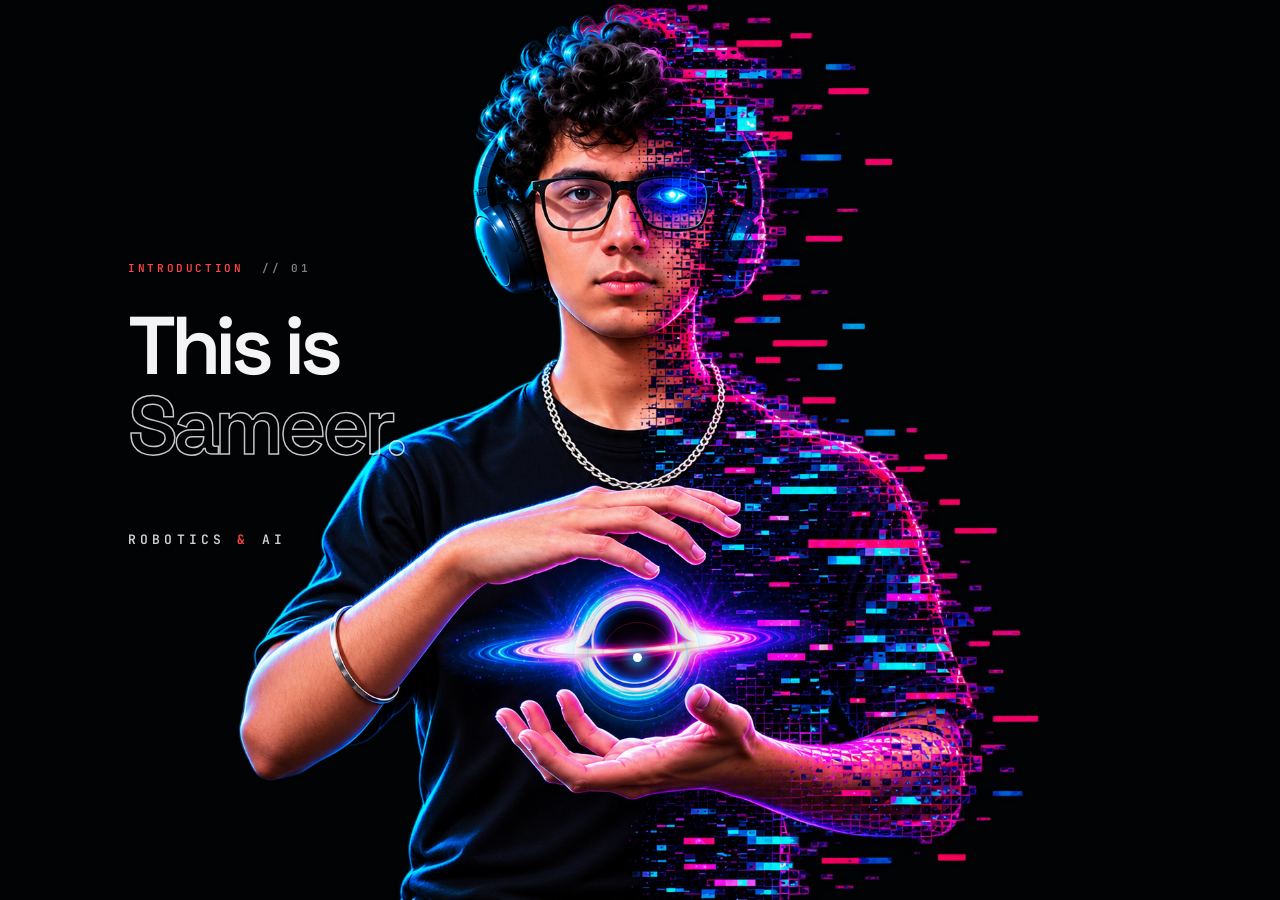
==== index.html @ 3ad822fe "Add Experience to homepage navigation" ====
<!DOCTYPE html><html lang="en"><head><meta charset="utf-8"><meta name="viewport" content="width=device-width, initial-scale=1"><title>Sameer | Robotics & AI</title><meta name="description" content="Sameer Patwardhan — Automation & Robotics Engineering student building intelligent robotic systems across mechanics, electronics, simulation, autonomy, and AI."><link rel="icon" type="image/png" href="assets/images/void.png"><link rel="preconnect" href="https://fonts.googleapis.com"><link rel="preconnect" href="https://fonts.gstatic.com" crossorigin><link href="https://fonts.googleapis.com/css2?family=Space+Grotesk:wght@400;500;600;700&family=Inter:wght@400;500;600&family=JetBrains+Mono:wght@400;500&display=swap" rel="stylesheet"><link rel="stylesheet" href="css/style.css"><link rel="stylesheet" href="css/portfolio-fix.css"><link rel="stylesheet" href="css/home-orbit-nav.css"></head><body class="home-page"><div class="bg-grid"></div><main><section class="hero hero--cyberpunk hero--orbit" id="home" aria-label="Sameer — Robotics and AI">
  <img class="cyberpunk-image" src="assets/images/Cyberpunk.png" alt="Cyberpunk portrait of Sameer with a glowing black hole">
  <div class="cyberpunk-intro">
    <p class="cyberpunk-kicker">INTRODUCTION <span>// 01</span></p>
    <h1>This is<br><span>Sameer.</span></h1>
    <p class="cyberpunk-role">ROBOTICS <span>&amp;</span> AI</p>
  </div>
  <button class="orbit-trigger" id="orbitTrigger" type="button" aria-label="Open circular navigation" aria-expanded="false">
    <span class="orbit-trigger-core"></span>
  </button>
  <div class="orbit-overlay" id="orbitOverlay" aria-hidden="true">
    <nav class="fan" id="fan" aria-label="Main navigation">
      <ul>
        <li style="--i:0; --a:-90deg"><a href="about.html"><span>About</span></a></li>
        <li style="--i:1; --a:-54deg"><a href="experience.html"><span>Experience</span></a></li>
        <li style="--i:2; --a:-18deg"><a href="skills.html"><span>Skills</span></a></li>
        <li style="--i:3; --a:18deg"><a href="projects.html"><span>Projects</span></a></li>
        <li style="--i:4; --a:54deg"><a href="resume.html"><span>Resume</span></a></li>
        <li style="--i:5; --a:90deg"><a href="contact.html"><span>Contact</span></a></li>
      </ul>
      <div class="fan-hub"></div>
      <button class="fan-orb" id="orbitClose" type="button" aria-label="Close navigation"></button>
    </nav>
  </div>
</section></main><script src="js/main.js"></script><script src="js/final-touch.js"></script><script src="js/orbit-nav.js"></script><script>(function(){const video=document.getElementById('heroVideo');if(video){let lastX=null,target=0,seeking=false,pending=null;const sensitivity=.8;const seekTo=t=>{if(!video.duration||Number.isNaN(video.duration))return;const c=Math.max(0,Math.min(video.duration,t));if(seeking){pending=c;return}seeking=true;video.currentTime=c};video.addEventListener('loadedmetadata',()=>target=video.currentTime||0);video.addEventListener('seeked',()=>{seeking=false;if(pending!==null){const t=pending;pending=null;seekTo(t)}});window.addEventListener('mousemove',e=>{if(!video.duration)return;if(lastX===null){lastX=e.clientX;return}const dx=e.clientX-lastX;lastX=e.clientX;target+=(dx/window.innerWidth)*sensitivity*video.duration;seekTo(target)});window.addEventListener('mouseleave',()=>lastX=null)}document.querySelectorAll('.scramble').forEach(el=>{const text=el.dataset.text||'';const delay=parseInt(el.dataset.delay||'0',10);const chars='ABCDEFGHIJKLMNOPQRSTUVWXYZabcdefghijklmnopqrstuvwxyz0123456789!@#$%^&*';el.textContent='';setTimeout(()=>{let n=0;const timer=setInterval(()=>{n+=.6;const r=Math.floor(n);if(r>=text.length){el.textContent=text;clearInterval(timer);return}let s='';for(let i=0;i<text.length;i++){const c=text[i];if(c===' ')s+=' ';else if(i<r)s+=c;else if(i<r+3)s+=chars[Math.floor(Math.random()*chars.length)];else s+=' '}el.textContent=s},28)},delay)});})();</script></body></html>
---- css/style.css ----
:root{
--bg:#05070A;--bg-soft:#0A0D12;--panel:#0F131A;--panel-2:#151A22;--line:#202733;--border:#2B3442;--text:#F4F7FB;--muted:#A8B1C0;--dim:#6E7989;--accent:#FF3B30;--accent-soft:rgba(255,59,48,.10);--accent-soft-2:rgba(255,59,48,.22);--signal:#2D7FF9;--signal-soft:rgba(45,127,249,.16);--display:'Space Grotesk',sans-serif;--body:'Inter',sans-serif;--mono:'JetBrains Mono',monospace;--maxw:1120px}
*{box-sizing:border-box}html{scroll-behavior:smooth}body{margin:0;background:var(--bg);color:var(--text);font-family:var(--body);line-height:1.6;-webkit-font-smoothing:antialiased;overflow-x:hidden}img{max-width:100%;display:block}a{color:inherit;text-decoration:none}::selection{background:var(--accent-soft-2);color:var(--text)}:focus-visible{outline:2px solid var(--signal);outline-offset:3px;border-radius:2px}.bg-grid{position:fixed;inset:0;z-index:0;pointer-events:none;background-image:radial-gradient(circle at 1px 1px,var(--line) 1px,transparent 1px);background-size:28px 28px;-webkit-mask-image:radial-gradient(ellipse 80% 60% at 50% 0%,black 0%,transparent 70%);mask-image:radial-gradient(ellipse 80% 60% at 50% 0%,black 0%,transparent 70%);opacity:.48}.section-inner{max-width:var(--maxw);margin:0 auto;padding:0 28px;position:relative;z-index:1}
header.nav{position:fixed;top:0;left:0;right:0;z-index:50;background:rgba(5,7,10,.82);backdrop-filter:blur(12px);border-bottom:1px solid var(--line)}.nav-inner{max-width:var(--maxw);margin:0 auto;padding:0 28px;display:flex;align-items:center;justify-content:space-between;height:64px}.logo{font-family:var(--mono);font-size:15px;letter-spacing:.02em;display:flex;align-items:center;gap:6px;color:var(--text)}.nav-links{display:flex;gap:32px;font-family:var(--mono);font-size:13px;text-transform:uppercase;letter-spacing:.06em}.nav-links a{color:var(--muted);transition:color .2s;position:relative}.nav-links a:hover,.nav-links a.is-active{color:var(--text)}.nav-links a.is-active::after{content:'';position:absolute;left:0;right:0;bottom:-9px;height:2px;background:var(--accent)}.nav-cta{font-family:var(--mono);font-size:13px;border:1px solid var(--border);padding:8px 14px;border-radius:3px;color:var(--text);transition:.2s;white-space:nowrap}.nav-cta:hover{border-color:var(--accent);color:var(--accent)}.nav-toggle{display:none}.nav-mobile{display:none}
.hero{position:relative;height:100vh;min-height:680px;overflow:hidden;background:#000}.hero-media,.hero-video{position:absolute;inset:0;width:100%;height:100%}.hero-video{object-fit:cover}.hero-media::after{content:'';position:absolute;inset:0;background:linear-gradient(180deg,rgba(0,0,0,.18),rgba(0,0,0,.52) 58%,rgba(0,0,0,.88) 100%)}.hero-grid-overlay{position:absolute;inset:0;pointer-events:none;background-image:radial-gradient(rgba(255,255,255,.9) 1px,transparent 1px);background-size:24px 24px;opacity:.045}.hero-vignette{position:absolute;inset:0;background:radial-gradient(ellipse at center,transparent 38%,rgba(0,0,0,.6) 100%)}.hero-watermark{position:absolute;left:50%;top:50%;transform:translate(-50%,calc(-50% + 50px));font-family:var(--display);font-size:clamp(90px,22vw,420px);font-weight:700;letter-spacing:-.07em;line-height:1;color:transparent;white-space:nowrap;opacity:.11;background:radial-gradient(circle,rgba(45,127,249,0) 0%,rgba(45,127,249,.85) 72%);-webkit-background-clip:text;background-clip:text;pointer-events:none;user-select:none}.hero-content{position:relative;z-index:2;height:100%;padding:88px 28px 34px;max-width:var(--maxw);margin:0 auto;display:flex;flex-direction:column}.hero-spacer{flex:1}.hero-bottom{display:flex;flex-direction:column;gap:28px;align-items:flex-start}.hero-copy{display:flex;flex-direction:column;gap:18px}.hero-title{margin:0;color:#fff;font-family:var(--display);font-weight:300;line-height:.95;letter-spacing:-.045em;font-size:clamp(46px,8.7vw,100px)}.hero-title--right{align-self:flex-start;text-align:left}.hero-description{max-width:480px;margin:0;color:rgba(255,255,255,.68);font-size:14px;line-height:1.75}.scramble{display:inline-block;min-width:.2em}.hero--synapse .hero-copy,.hero--synapse .hero-title--right{width:100%}
.pipeline{border-top:1px solid var(--line);border-bottom:1px solid var(--line);background:var(--bg-soft)}.pipeline-inner{max-width:var(--maxw);margin:0 auto;padding:18px 28px;display:flex;align-items:center;justify-content:center;gap:18px;flex-wrap:wrap}.pstep{display:flex;align-items:center;gap:9px;font-family:var(--mono);font-size:13px;color:var(--muted);text-transform:uppercase;letter-spacing:.08em}.picon{font-size:15px}.parrow{color:var(--dim);font-size:13px}section:not(.hero):not(.pipeline){padding:96px 0}.section-eyebrow{font-family:var(--mono);font-size:13px;color:var(--accent);letter-spacing:.08em;margin:0 0 14px;text-transform:lowercase}h2{font-family:var(--display);font-weight:600;font-size:clamp(26px,3.4vw,36px);margin:0 0 36px;letter-spacing:-.01em}.reveal{opacity:1;transform:none;transition:opacity .6s ease,transform .6s ease}.js .reveal{opacity:0;transform:translateY(16px)}.js .reveal.is-visible{opacity:1;transform:translateY(0)}
.about-grid{display:grid;grid-template-columns:.85fr 1.15fr;gap:56px;align-items:start}.about-media{position:sticky;top:110px}.avatar{width:100%;aspect-ratio:1;object-fit:cover;border-radius:8px;border:1px solid var(--border);filter:saturate(.9) contrast(1.02)}.about-tagline{margin-top:14px;font-family:var(--mono);font-size:13px;color:var(--dim);text-align:center;font-style:italic}.about-copy p{color:var(--muted);font-size:16px;margin:0 0 18px;max-width:560px}.about-copy h2{margin-bottom:22px}.about-facts{list-style:none;margin:28px 0 0;padding:0;display:flex;flex-direction:column;gap:10px}.about-facts li{font-family:var(--mono);font-size:13.5px;color:var(--text);padding:12px 16px;background:var(--panel);border:1px solid var(--border);border-radius:5px;display:flex;gap:10px}.about-facts li span{color:var(--dim);min-width:92px;display:inline-block}.about-facts a{color:var(--signal);border-bottom:1px dashed var(--signal-soft)}
.stack-grid{display:grid;grid-template-columns:repeat(4,1fr);gap:20px}.stack-cat{background:var(--panel);border:1px solid var(--border);border-radius:6px;padding:22px 20px;transition:.2s}.stack-cat:hover{border-color:var(--signal-soft);transform:translateY(-2px)}.stack-cat h3{font-family:var(--mono);font-size:12px;text-transform:uppercase;letter-spacing:.07em;color:var(--dim);margin:0 0 14px;font-weight:500}.chips{display:flex;flex-wrap:wrap;gap:8px}.chip{font-family:var(--mono);font-size:12.5px;color:var(--text);background:var(--panel-2);border:1px solid var(--border);border-radius:4px;padding:6px 10px}
.projects{display:grid;grid-template-columns:repeat(2,minmax(0,1fr));gap:24px;align-items:stretch}.project-card{background:var(--panel);border:1px solid var(--border);border-radius:10px;padding:16px;display:flex;flex-direction:column;min-height:0;overflow:hidden;transition:transform .25s ease,border-color .25s ease,box-shadow .25s ease}.project-card:hover{transform:translateY(-5px);border-color:var(--signal-soft);box-shadow:0 16px 34px rgba(0,0,0,.35)}.project-card--active{border-color:var(--accent-soft-2)}.project-visual{position:relative;display:flex;align-items:center;justify-content:center;height:220px;margin:-16px -16px 20px;overflow:hidden;background:linear-gradient(135deg,var(--bg-soft),var(--panel-2));border-bottom:1px solid var(--line)}.project-visual::after{content:'';position:absolute;inset:0;background:linear-gradient(180deg,transparent 45%,rgba(5,7,10,.9) 100%),linear-gradient(90deg,rgba(255,59,48,.08),transparent 45%,rgba(45,127,249,.08));pointer-events:none}.project-visual img{width:100%;height:100%;object-fit:cover;object-position:center;transition:transform .45s ease,filter .45s ease}.project-visual:hover img{transform:scale(1.04);filter:saturate(1.06) contrast(1.04)}.visual-label{position:absolute;z-index:2;left:14px;bottom:12px;padding:5px 8px;border:1px solid rgba(244,247,251,.14);background:rgba(5,7,10,.75);backdrop-filter:blur(8px);font-family:var(--mono);font-size:10px;letter-spacing:.08em;color:var(--muted)}.visual-arrow{position:absolute;z-index:2;right:14px;bottom:12px;width:30px;height:30px;display:grid;place-items:center;border:1px solid var(--border);background:rgba(5,7,10,.72);color:var(--text);border-radius:4px}.project-visual--placeholder{background:radial-gradient(circle at 62% 42%,rgba(45,127,249,.17),transparent 34%),linear-gradient(135deg,#090B0F,#171C24)}.arm-base{border-color:var(--signal);background:rgba(45,127,249,.08);box-shadow:0 0 34px rgba(45,127,249,.12)}.arm-segment{border-color:var(--accent);background:rgba(255,59,48,.08)}.arm-gripper{border-color:var(--signal)}.project-visual--void{background:radial-gradient(circle at center,rgba(255,59,48,.12),transparent 38%),linear-gradient(135deg,#090B0F,#151A21)}.void-mark{font-family:var(--mono);font-size:34px;letter-spacing:.08em;color:var(--text);text-shadow:0 0 24px rgba(255,59,48,.18)}.void-mark span{color:var(--accent)}.project-visual--fusion{background:linear-gradient(135deg,#0B0F15,#171C26)}.fusion-grid span{border-color:rgba(45,127,249,.25);background:linear-gradient(180deg,rgba(45,127,249,.06),transparent)}.project-head{display:flex;justify-content:space-between;align-items:center;gap:12px;margin-bottom:14px}.project-status{font-family:var(--mono);font-size:11px;text-transform:uppercase;letter-spacing:.08em;color:var(--muted);border:1px solid var(--border);border-radius:20px;padding:4px 10px}.project-status.status-live{border-color:var(--signal-soft)}.project-lang{font-family:var(--mono);font-size:11px;color:var(--dim);text-align:right}.project-card h3{font-family:var(--display);font-size:24px;margin:0 0 10px}.project-card p{color:var(--muted);font-size:14px;margin:0 0 18px;line-height:1.75}.project-pipeline{display:flex;flex-wrap:wrap;gap:6px;align-items:center;margin-bottom:18px;font-family:var(--mono);font-size:11px;color:var(--dim)}.project-pipeline span:nth-child(odd){background:var(--panel-2);border:1px solid var(--border);border-radius:4px;padding:4px 8px;color:var(--muted)}.project-log{list-style:none;margin:0;padding:0;display:flex;flex-direction:column;gap:8px}.project-log li{position:relative;padding-left:20px;font-size:13px;color:var(--muted)}.project-log li::before{position:absolute;left:0;top:1px;font-family:var(--mono)}.project-log li.ok::before{content:'✓';color:var(--signal)}.project-log li.warn::before{content:'!';color:var(--accent)}.project-terminal{background:var(--bg-soft);border:1px solid var(--line);border-radius:6px;padding:14px 16px;margin-bottom:18px;font-family:var(--mono);font-size:12px}.project-terminal p{margin:0 0 6px}.project-terminal p:last-child{margin-bottom:0}.project-terminal .prompt{color:var(--accent);margin-right:6px}.project-terminal .out{color:var(--muted)}.project-link{margin-top:auto;padding-top:12px;font-family:var(--mono);font-size:12px;color:var(--signal);border-top:1px dashed var(--line)}.signal-grid{display:grid;grid-template-columns:1fr 1fr;gap:20px}.signal-grid img{width:100%;background:var(--panel);border:1px solid var(--border);border-radius:8px;padding:12px}.contact-inner{max-width:720px;text-align:center}.contact-inner p{color:var(--muted);font-size:16px;max-width:640px;margin:0 auto 24px}.contact-links{display:flex;justify-content:center;gap:12px;flex-wrap:wrap}.contact-link{font-family:var(--mono);font-size:13px;border:1px solid var(--border);border-radius:4px;padding:10px 14px;transition:.2s}.contact-link:hover{border-color:var(--accent);color:var(--accent)}
@media (max-width:900px){.nav-links{display:none}.nav-toggle{display:flex;width:34px;height:34px;align-items:center;justify-content:center;flex-direction:column;gap:4px;background:none;border:0}.nav-toggle span{width:18px;height:1px;background:var(--text)}.nav-mobile{display:none;flex-direction:column;padding:10px 28px 18px;border-top:1px solid var(--line)}.nav-mobile.is-open{display:flex}.nav-mobile a{padding:10px 0;font-family:var(--mono);font-size:13px}.hero{min-height:620px}.hero-content{padding-inline:20px}.hero-bottom{gap:24px}.hero-title{font-size:clamp(42px,11vw,82px)}.hero-title--right{align-self:flex-end;text-align:right}.stack-grid{grid-template-columns:repeat(2,1fr)}.about-grid{grid-template-columns:1fr;gap:32px}.about-media{position:static}.about-media .avatar{max-width:320px;margin:0 auto}.section-inner{padding-inline:20px}.projects{grid-template-columns:1fr}.signal-grid{grid-template-columns:1fr}}
@media (max-width:560px){.nav-inner{padding-inline:16px}.hero-content{padding-inline:16px}.hero-bottom{gap:18px}.hero-description{max-width:330px;font-size:13px}.hero-watermark{font-size:30vw}.stack-grid{grid-template-columns:1fr}.pipeline-inner{padding-inline:16px;gap:10px}.section-inner{padding-inline:16px}section:not(.hero):not(.pipeline){padding:72px 0}}

/* Homepage hero — glitch / digital-reality art direction */
.hero--glitch{height:calc(100svh - 64px);min-height:720px;background:#030406;isolation:isolate}
.hero--glitch .glitch-backdrop{position:absolute;inset:0;overflow:hidden;background:radial-gradient(ellipse at 64% 48%,#20202d 0%,#0a0b11 35%,#030406 72%)}
.hero--glitch .glitch-backdrop:before{content:"";position:absolute;inset:0;background:linear-gradient(90deg,rgba(0,0,0,.92) 0%,rgba(0,0,0,.72) 34%,rgba(0,0,0,.08) 68%,rgba(0,0,0,.62) 100%);z-index:2}
.hero--glitch .glitch-orbit{position:absolute;width:min(54vw,760px);aspect-ratio:1;border:1px solid rgba(168,150,255,.12);border-radius:50%;right:8%;top:50%;transform:translateY(-50%);box-shadow:0 0 0 38px rgba(168,150,255,.018),0 0 0 90px rgba(168,150,255,.012)}
.hero--glitch .glitch-portrait{position:absolute;right:13%;top:50%;width:clamp(330px,43vw,650px);height:94%;transform:translateY(-50%);display:flex;align-items:center;justify-content:center;overflow:hidden;opacity:.9;filter:grayscale(1) contrast(1.2)}
.hero--glitch .glitch-portrait>img{height:100%;width:100%;object-fit:contain;object-position:center bottom;mix-blend-mode:screen;mask-image:linear-gradient(to bottom,#000 0%,#000 72%,transparent 100%);-webkit-mask-image:linear-gradient(to bottom,#000 0%,#000 72%,transparent 100%)}
.hero--glitch .glitch-slice{position:absolute;inset:0;background-image:url("https://avatars.githubusercontent.com/u/198342640?v=4");background-repeat:no-repeat;background-size:contain;background-position:center bottom;mix-blend-mode:screen;opacity:0;pointer-events:none}
.hero--glitch .glitch-slice--one{filter:sepia(1) saturate(5) hue-rotate(285deg);animation:glitch-slice-one 5s steps(1,end) infinite}
.hero--glitch .glitch-slice--two{filter:sepia(1) saturate(7) hue-rotate(165deg);animation:glitch-slice-two 4.3s steps(1,end) infinite}
.hero--glitch .glitch-slice--three{filter:brightness(1.8);animation:glitch-slice-three 6s steps(1,end) infinite}
@keyframes glitch-slice-one{0%,86%,100%{opacity:0;clip-path:inset(0 0 0 0);transform:none}87%{opacity:.8;clip-path:inset(18% 0 64% 0);transform:translate(16px,-3px)}89%{opacity:.5;clip-path:inset(52% 0 35% 0);transform:translate(-12px,2px)}90%{opacity:0}}
@keyframes glitch-slice-two{0%,72%,100%{opacity:0}73%{opacity:.6;clip-path:inset(32% 0 55% 0);transform:translate(-18px,0)}75%{opacity:.35;clip-path:inset(66% 0 22% 0);transform:translate(12px,1px)}76%{opacity:0}}
@keyframes glitch-slice-three{0%,92%,100%{opacity:0}93%{opacity:.65;clip-path:inset(8% 0 80% 0);transform:translate(8px,0)}95%{opacity:0}}
.hero--glitch .glitch-noise{position:absolute;inset:0;opacity:.14;pointer-events:none;background-image:repeating-linear-gradient(0deg,transparent 0 3px,rgba(255,255,255,.08) 4px,transparent 5px),radial-gradient(rgba(255,255,255,.65) .7px,transparent .9px);background-size:100% 6px,7px 7px;mix-blend-mode:screen}
.hero--glitch .glitch-scanlines{position:absolute;inset:0;pointer-events:none;background:linear-gradient(transparent 50%,rgba(0,0,0,.2) 50%);background-size:100% 4px;opacity:.16}
.hero--glitch .glitch-content{z-index:4;max-width:var(--maxw);width:100%;height:100%;padding:100px 28px 54px;justify-content:center;align-items:flex-start}
.hero--glitch .glitch-copy{max-width:620px;position:relative;z-index:4;gap:17px}
.hero--glitch .hero-kicker{font:10px var(--mono);letter-spacing:.22em;color:#d5d7e0;margin:0 0 22px}
.hero--glitch .hero-kicker span{color:#ff4545}
.hero--glitch .glitch-title{font:700 clamp(54px,8vw,112px)/.86 var(--display);letter-spacing:-.075em;margin:0;text-transform:uppercase;text-shadow:2px 0 rgba(255,50,95,.38),-2px 0 rgba(80,190,255,.24)}
.hero--glitch .glitch-title span{display:block;white-space:nowrap}
.hero--glitch .glitch-outline{color:transparent;-webkit-text-stroke:1px rgba(255,255,255,.82);text-shadow:none}
.hero--glitch .glitch-subtitle{font:500 11px var(--mono);letter-spacing:.48em;color:#f0f0f4;margin:8px 0 2px}
.hero--glitch .hero-description{max-width:470px;font-size:14px;line-height:1.8;color:rgba(235,238,246,.72)}
.hero--glitch .hero-actions{display:flex;gap:12px;flex-wrap:wrap;margin-top:8px}
.hero--glitch .glitch-side-note{position:absolute;left:28px;top:19%;z-index:5;display:flex;flex-direction:column;gap:3px;font:9px var(--mono);letter-spacing:.28em;color:rgba(255,255,255,.65)}
.hero--glitch .glitch-side-note i{font-style:normal;color:#ff4545;margin-top:8px;letter-spacing:.5em}
.hero--glitch .glitch-frame{position:absolute;z-index:5;width:22px;height:22px;border-color:rgba(255,255,255,.72);border-style:solid;opacity:.8}
.hero--glitch .glitch-frame--tl{top:18px;left:18px;border-width:1px 0 0 1px}
.hero--glitch .glitch-frame--tr{top:18px;right:18px;border-width:1px 1px 0 0}
.hero--glitch .glitch-frame--bl{bottom:18px;left:18px;border-width:0 0 1px 1px}
.hero--glitch .glitch-frame--br{bottom:18px;right:18px;border-width:0 1px 1px 0}
.hero--glitch .glitch-cross{position:absolute;right:27px;z-index:5;color:rgba(255,255,255,.62);font:18px var(--mono)}
.hero--glitch .glitch-cross--one{top:44px}.hero--glitch .glitch-cross--two{top:68px}
.hero--glitch .glitch-loader{position:absolute;left:28px;bottom:52px;z-index:5;display:grid;grid-template-columns:auto 70px auto;align-items:center;gap:10px;font:8px var(--mono);letter-spacing:.18em;color:rgba(255,255,255,.52)}
.hero--glitch .glitch-loader div{height:7px;border:1px solid rgba(255,255,255,.3);padding:1px}
.hero--glitch .glitch-loader i{display:block;width:100%;height:100%;background:linear-gradient(90deg,#fff,#ff4545)}
.hero--glitch .glitch-loader b{font-weight:400;color:#ff5555}
.hero--glitch .glitch-meta{position:absolute;bottom:24px;z-index:5;font:8px var(--mono);letter-spacing:.18em;color:rgba(255,255,255,.4)}
.hero--glitch .glitch-meta--left{left:28px}.hero--glitch .glitch-meta--right{right:28px}
.hero--glitch .hero-scroll{display:none}
@media(max-width:760px){.hero--glitch{min-height:720px;height:calc(100svh - 60px)}.hero--glitch .glitch-portrait{right:-13%;width:86vw;height:75%;opacity:.48}.hero--glitch .glitch-orbit{width:95vw;right:-25%}.hero--glitch .glitch-content{padding:110px 22px 70px;justify-content:flex-end}.hero--glitch .glitch-copy{max-width:100%}.hero--glitch .glitch-title{font-size:clamp(48px,12vw,78px)}.hero--glitch .glitch-title span{white-space:normal}.hero--glitch .glitch-side-note{top:15%;left:22px}.hero--glitch .glitch-loader{left:22px;bottom:24px}.hero--glitch .glitch-meta{display:none}.hero--glitch .hero-description{max-width:390px;font-size:13px}}
@media(prefers-reduced-motion:reduce){.hero--glitch .glitch-slice{animation:none!important;display:none}}

/* Cyberpunk artwork-led homepage: image is the hero, keep interface copy minimal */
.hero--cyberpunk{position:relative;isolation:isolate;display:block;min-height:calc(100svh - 64px);height:calc(100svh - 64px);overflow:hidden;background:#020305}
.hero--cyberpunk .cyberpunk-art{position:absolute;inset:0;background-color:#020305;background-image:url("../assets/images/Cyberpunk.png");background-repeat:no-repeat;background-position:center center;background-size:contain}
.hero--cyberpunk .cyberpunk-side{position:absolute;z-index:3;right:clamp(18px,4vw,64px);bottom:clamp(24px,6vh,58px);display:flex;flex-direction:column;align-items:flex-end;gap:7px;color:rgba(255,255,255,.65);font:9px var(--mono);letter-spacing:.2em;text-shadow:0 1px 8px #000}
.hero--cyberpunk .cyberpunk-side a{margin-top:8px;color:#fff;text-decoration:none;border:1px solid rgba(255,255,255,.35);padding:10px 13px;letter-spacing:.14em;transition:background .2s,border-color .2s}
.hero--cyberpunk .cyberpunk-side a:hover{background:rgba(255,255,255,.1);border-color:#fff}
@media(max-width:760px){.hero--cyberpunk{min-height:calc(100svh - 60px);height:calc(100svh - 60px)}.hero--cyberpunk .cyberpunk-art{background-size:cover;background-position:52% center}.hero--cyberpunk .cyberpunk-side{right:18px;bottom:22px;font-size:8px}.hero--cyberpunk .cyberpunk-side a{padding:8px 10px}}

/* Minimal identity panel beside the Cyberpunk homepage artwork */
body.home-page .footer{display:none!important}
.hero--cyberpunk{position:relative;isolation:isolate;display:flex;align-items:center;min-height:calc(100svh - 64px);height:calc(100svh - 64px);overflow:hidden;background:#020305}
.hero--cyberpunk .cyberpunk-art{position:absolute;inset:0 auto 0 0;width:76%;background-color:#020305;background-image:url("../assets/images/Cyberpunk.png");background-repeat:no-repeat;background-position:center;background-size:contain}
.hero--cyberpunk .cyberpunk-intro{position:absolute;z-index:3;right:clamp(28px,7vw,112px);top:50%;transform:translateY(-50%);width:min(27%,360px);color:#f4f4f7;text-align:left}
.hero--cyberpunk .cyberpunk-kicker{margin:0 0 22px;font:9px var(--mono);letter-spacing:.22em;color:#ff4545}
.hero--cyberpunk .cyberpunk-kicker span{color:rgba(255,255,255,.5);margin-left:8px}
.hero--cyberpunk .cyberpunk-intro h1{margin:0;font:600 clamp(42px,5vw,76px)/.98 var(--display);letter-spacing:-.065em}
.hero--cyberpunk .cyberpunk-intro h1 span{color:transparent;-webkit-text-stroke:1px rgba(255,255,255,.8)}
.hero--cyberpunk .cyberpunk-role{margin:24px 0 0;font:500 12px var(--mono);letter-spacing:.32em;color:rgba(255,255,255,.76)}
.hero--cyberpunk .cyberpunk-role span{color:#ff4545}
@media(max-width:760px){
 .hero--cyberpunk{min-height:calc(100svh - 60px);height:calc(100svh - 60px)}
 .hero--cyberpunk .cyberpunk-art{width:100%;height:72%;top:0;bottom:auto;background-size:contain;background-position:center top}
 .hero--cyberpunk .cyberpunk-intro{top:auto;bottom:10%;right:8%;transform:none;width:84%;text-align:right}
 .hero--cyberpunk .cyberpunk-intro h1{font-size:clamp(42px,11vw,64px)}
 .hero--cyberpunk .cyberpunk-kicker{margin-bottom:12px}
 .hero--cyberpunk .cyberpunk-role{margin-top:12px;font-size:10px}
}

/* Centered Cyberpunk artwork with left-aligned identity and navigation actions */
.hero--cyberpunk{position:relative;isolation:isolate;display:block;min-height:calc(100svh - 64px);height:calc(100svh - 64px);overflow:hidden;background:#020305}
.hero--cyberpunk .cyberpunk-art{position:absolute;inset:0;width:100%;height:100%;background:#020305 url("../assets/images/Cyberpunk.png") no-repeat center center;background-size:contain}
.hero--cyberpunk .cyberpunk-intro{position:absolute;z-index:3;left:clamp(24px,5vw,84px);right:auto;top:50%;transform:translateY(-50%);width:min(29vw,390px);padding:22px 24px 24px 0;text-align:left;color:#f4f4f7;background:linear-gradient(90deg,rgba(2,3,5,.94) 0%,rgba(2,3,5,.78) 76%,transparent 100%)}
.hero--cyberpunk .cyberpunk-kicker{margin:0 0 20px;font:9px var(--mono);letter-spacing:.22em;color:#ff4545}
.hero--cyberpunk .cyberpunk-kicker span{color:rgba(255,255,255,.5);margin-left:8px}
.hero--cyberpunk .cyberpunk-intro h1{margin:0;font:600 clamp(42px,5vw,76px)/.98 var(--display);letter-spacing:-.065em}
.hero--cyberpunk .cyberpunk-intro h1 span{color:transparent;-webkit-text-stroke:1px rgba(255,255,255,.8)}
.hero--cyberpunk .cyberpunk-role{margin:20px 0 0;font:500 11px var(--mono);letter-spacing:.28em;color:rgba(255,255,255,.76)}
.hero--cyberpunk .cyberpunk-role span{color:#ff4545}
.hero--cyberpunk .cyberpunk-actions{display:flex;flex-direction:column;align-items:flex-start;gap:9px;margin-top:30px}
.hero--cyberpunk .cyberpunk-button{display:inline-flex;align-items:center;justify-content:space-between;gap:24px;min-width:190px;padding:11px 14px;border:1px solid rgba(255,255,255,.26);background:rgba(7,8,13,.72);color:#f4f4f7;text-decoration:none;font:500 11px var(--mono);letter-spacing:.04em;transition:background .2s,border-color .2s,transform .2s}
.hero--cyberpunk .cyberpunk-button span{color:#ff4b65}
.hero--cyberpunk .cyberpunk-button:hover{background:rgba(125,52,178,.25);border-color:#bd6cff;transform:translateX(4px)}
.hero--cyberpunk .cyberpunk-button--primary{border-color:rgba(189,108,255,.65)}
@media(max-width:760px){
 .hero--cyberpunk{min-height:calc(100svh - 60px);height:calc(100svh - 60px)}
 .hero--cyberpunk .cyberpunk-art{background-size:auto 72%;background-position:center 5%}
 .hero--cyberpunk .cyberpunk-intro{left:7%;right:7%;top:auto;bottom:4%;transform:none;width:auto;padding:16px 18px;background:linear-gradient(90deg,rgba(2,3,5,.94),rgba(2,3,5,.78))}
 .hero--cyberpunk .cyberpunk-intro h1{font-size:clamp(40px,10vw,58px)}
 .hero--cyberpunk .cyberpunk-kicker{margin-bottom:10px}
 .hero--cyberpunk .cyberpunk-role{margin-top:10px;font-size:10px}
 .hero--cyberpunk .cyberpunk-actions{flex-direction:row;flex-wrap:wrap;gap:7px;margin-top:18px}
 .hero--cyberpunk .cyberpunk-button{min-width:0;padding:9px 10px;font-size:9px;gap:9px}
}

/* Keep the introduction on the left and move the CTA stack to the right */
@media(min-width:761px){
 .hero--cyberpunk .cyberpunk-intro{left:clamp(24px,5vw,84px);right:auto;width:min(27vw,360px)}
 .hero--cyberpunk .cyberpunk-actions{position:absolute;left:auto;right:clamp(28px,6vw,96px);top:50%;bottom:auto;transform:translateY(-50%);margin:0;align-items:stretch;min-width:205px}
 .hero--cyberpunk .cyberpunk-button{width:100%;min-width:205px}
}
@media(max-width:760px){
 .hero--cyberpunk .cyberpunk-actions{position:static;transform:none;align-items:flex-start}
}

/* Desktop hero: independent left identity and right-side navigation actions */
@media(min-width:761px){
 .hero--cyberpunk .cyberpunk-intro{
   position:absolute;inset:0;width:auto;height:100%;left:0;right:0;top:0;bottom:0;
   transform:none;padding:0;background:none;text-align:left;pointer-events:none;
 }
 .hero--cyberpunk .cyberpunk-kicker{
   position:absolute;left:clamp(34px,5vw,90px);top:29%;margin:0;
   font-size:11px;letter-spacing:.24em;
 }
 .hero--cyberpunk .cyberpunk-intro h1{
   position:absolute;left:clamp(34px,5vw,90px);top:34%;margin:0;
   font-size:clamp(58px,6.1vw,100px);line-height:.99;letter-spacing:-.065em;
 }
 .hero--cyberpunk .cyberpunk-role{
   position:absolute;left:clamp(34px,5vw,90px);top:57%;margin:0;
   font-size:14px;letter-spacing:.32em;
 }
 .hero--cyberpunk .cyberpunk-actions{
   position:absolute;right:clamp(34px,6vw,110px);left:auto;top:50%;
   bottom:auto;transform:translateY(-50%);margin:0;
   width:clamp(230px,19vw,310px);min-width:0;gap:14px;
   align-items:stretch;pointer-events:auto;
 }
 .hero--cyberpunk .cyberpunk-button{
   box-sizing:border-box;width:100%;min-width:0;min-height:58px;
   padding:17px 20px;font-size:14px;letter-spacing:.06em;
 }
}
@media(max-width:760px){
 .hero--cyberpunk .cyberpunk-intro{pointer-events:auto}
}

/* Give the Cyberpunk portrait breathing room so the full head remains visible */
@media(min-width:761px){
 .hero--cyberpunk .cyberpunk-art{
   background-size:auto 90%;
   background-position:center center;
 }
}

/* Align the portrait artwork with the bottom edge of the hero section */
@media(min-width:761px){
 .hero--cyberpunk .cyberpunk-art{
   background-size:auto 100% !important;
   background-position:center bottom !important;
 }
}
---- css/portfolio-fix.css ----
/* Portfolio visual system — multi-page + reference-inspired */
:root{--purple:#b85cff;--purple-soft:rgba(184,92,255,.18);--purple-strong:rgba(184,92,255,.32)}
.logo-icon{width:22px!important;height:22px!important;object-fit:contain}.logo{gap:8px}.logo span{font-size:14px}
.nav-links a.is-active{color:var(--text)}.nav-links a.is-active::after{background:var(--purple)}
.button--primary{background:linear-gradient(135deg,#7c3fb0,#b85cff);border-color:#8f4fc7;box-shadow:0 8px 26px rgba(184,92,255,.16)}.button--primary:hover{box-shadow:0 12px 34px rgba(184,92,255,.25);filter:brightness(1.06)}
.hero-layout{display:grid;grid-template-columns:minmax(0,1fr) auto;gap:48px;align-items:end}.hero-actions{display:flex;gap:12px}.button{display:inline-flex;align-items:center;justify-content:center}
.about-hero-grid{display:grid;grid-template-columns:minmax(270px,.72fr) minmax(0,1.28fr);gap:56px;align-items:center}.about-hero-grid>div:last-child{min-width:0}.about-hero-grid h1{font-family:var(--display);font-size:clamp(38px,5vw,64px);line-height:1.03;letter-spacing:-.045em;margin:0 0 20px}.about-lead{color:var(--text)!important;font-size:17px!important;line-height:1.75!important;max-width:700px!important}.about-copy{color:var(--muted);font-size:15px;line-height:1.8;max-width:700px}.about-card-grid{display:grid;grid-template-columns:repeat(3,minmax(0,1fr));gap:18px;margin-top:38px}.about-card{position:relative;min-height:190px;padding:24px;background:linear-gradient(145deg,rgba(255,255,255,.025),rgba(255,255,255,0) 42%),var(--panel);border:1px solid var(--border);border-radius:8px;overflow:hidden;transition:transform .25s ease,border-color .25s ease,box-shadow .25s ease}.about-card::before{content:'';position:absolute;inset:auto -20% -40% 35%;height:150px;background:radial-gradient(circle,var(--purple-soft),transparent 68%);pointer-events:none}.about-card:nth-child(2)::before{background:radial-gradient(circle,rgba(45,127,249,.12),transparent 68%)}.about-card:nth-child(3)::before{background:radial-gradient(circle,rgba(255,59,48,.10),transparent 68%)}.about-card:hover{transform:translateY(-5px);border-color:var(--purple-strong);box-shadow:0 18px 38px rgba(0,0,0,.28)}.about-card>span{position:relative;display:block;font-family:var(--mono);font-size:10px;letter-spacing:.1em;color:var(--dim);margin-bottom:13px}.about-card h2{position:relative;font-family:var(--display);font-size:23px;line-height:1.25;margin:0 0 9px}.about-card p{position:relative;margin:0;color:var(--muted);font-size:13px;line-height:1.7}.portrait-frame{max-width:380px;position:relative}.portrait-frame img{width:100%;aspect-ratio:1;object-fit:cover}.intro{min-height:0}
.skills-heading{display:flex;align-items:flex-end;justify-content:space-between;gap:40px;margin-bottom:34px}.skills-heading h1{margin:0;font-family:var(--display);font-size:clamp(34px,4vw,50px);letter-spacing:-.03em}.skills-intro{max-width:460px;margin:0;color:var(--muted);font-size:14px;line-height:1.7}.skills-grid{display:grid;grid-template-columns:repeat(2,minmax(0,1fr));gap:18px}.skill-panel{position:relative;min-height:300px;padding:26px 24px 22px;background:linear-gradient(145deg,rgba(255,255,255,.025),rgba(255,255,255,0) 42%),var(--panel);border:1px solid var(--border);border-radius:8px;overflow:hidden;transition:transform .25s ease,border-color .25s ease,box-shadow .25s ease}.skill-panel::before{content:'';position:absolute;inset:auto -20% -35% 35%;height:180px;background:radial-gradient(circle,rgba(45,127,249,.13),transparent 68%);pointer-events:none}.skill-panel:nth-child(2)::before{background:radial-gradient(circle,rgba(184,92,255,.12),transparent 68%)}.skill-panel:nth-child(3)::before{background:radial-gradient(circle,rgba(45,127,249,.10),transparent 68%)}.skill-panel:nth-child(4)::before{background:radial-gradient(circle,rgba(255,59,48,.10),transparent 68%)}.skill-panel:hover{transform:translateY(-5px);border-color:var(--purple-strong);box-shadow:0 18px 38px rgba(0,0,0,.28)}.skill-index{position:absolute;top:18px;right:20px;font-family:var(--mono);font-size:11px;color:var(--dim);letter-spacing:.08em}.skill-icon{width:44px;height:44px;display:grid;place-items:center;margin-bottom:22px;border:1px solid var(--border);border-radius:5px;background:var(--panel-2);font-family:var(--mono);font-size:18px;color:var(--signal)}.skill-panel:nth-child(2) .skill-icon{color:var(--purple)}.skill-panel:nth-child(4) .skill-icon{color:var(--accent)}.skill-panel h3{position:relative;margin:0 0 8px;font-family:var(--display);font-size:25px;letter-spacing:-.02em}.skill-panel p{position:relative;margin:0 0 22px;color:var(--muted);font-size:13px;line-height:1.65;max-width:420px}.chip-wrap{position:relative;display:flex;flex-wrap:wrap;gap:8px}.tech-chips>span{display:inline-flex;align-items:center;gap:7px;font-family:var(--mono);font-size:11px;color:var(--text);background:rgba(255,255,255,.03);border:1px solid var(--border);border-radius:999px;padding:6px 9px;transition:.2s}.tech-chips>span img{width:16px;height:16px;object-fit:contain;flex:0 0 16px;filter:brightness(1.05)}.tech-chips em{font-style:normal}.tech-symbol{display:inline-grid;place-items:center;min-width:16px;height:16px;padding:0 3px;border:1px solid currentColor;border-radius:3px;font-size:7px;line-height:1;color:currentColor}.skill-panel:hover .tech-chips>span{border-color:rgba(184,92,255,.35)}.skills-ribbon{display:flex;justify-content:center;align-items:center;gap:14px;margin-top:18px;padding:14px 18px;border-top:1px solid var(--line);border-bottom:1px solid var(--line);font-family:var(--mono);font-size:10px;letter-spacing:.12em;color:var(--dim)}.skills-ribbon span{color:var(--muted)}.skills-ribbon i{font-style:normal;color:var(--purple)}
.projects{display:grid;grid-template-columns:repeat(2,minmax(0,1fr));gap:22px}.project-card{background:var(--panel);border:1px solid var(--border);border-radius:8px;overflow:hidden;display:flex;flex-direction:column;transition:transform .25s ease,border-color .25s ease,box-shadow .25s ease}.project-card:hover{transform:translateY(-5px);border-color:rgba(184,92,255,.3);box-shadow:0 18px 38px rgba(0,0,0,.28)}.project-visual{position:relative;display:flex;align-items:center;justify-content:center;height:220px;overflow:hidden;background:linear-gradient(135deg,var(--bg-soft),var(--panel-2))}.project-visual img{width:100%;height:100%;object-fit:cover;transition:transform .45s ease,filter .45s ease}.project-visual:hover img{transform:scale(1.04);filter:saturate(1.06) contrast(1.04)}.project-body{display:flex;flex-direction:column;gap:0;padding:20px;height:100%}.project-head{display:flex;justify-content:space-between;align-items:center;gap:12px;margin-bottom:12px}.project-card h3{font-family:var(--display);font-size:24px;margin:0 0 10px}.project-card p{color:var(--muted);font-size:14px;line-height:1.75;margin:0 0 18px}.project-tags{display:flex;flex-wrap:wrap;gap:7px;margin-bottom:18px}.project-tags span{font-family:var(--mono);font-size:10px;color:var(--text);background:var(--panel-2);border:1px solid var(--border);border-radius:999px;padding:5px 8px}.project-link{margin-top:auto;padding-top:12px;border-top:1px dashed var(--line);font-family:var(--mono);font-size:12px;color:var(--signal)}.project-visual--fusion{background:radial-gradient(circle at center,rgba(184,92,255,.12),transparent 46%),linear-gradient(135deg,#0a0e14,#151b24)}.project-visual--fusion .project-logo{width:108px;height:108px;object-fit:contain}.visual-label{position:absolute;z-index:2;left:14px;bottom:12px;padding:5px 8px;border:1px solid rgba(244,247,251,.14);background:rgba(5,7,10,.75);font-family:var(--mono);font-size:10px;letter-spacing:.08em;color:var(--muted)}.visual-arrow{position:absolute;z-index:2;right:14px;bottom:12px;width:30px;height:30px;display:grid;place-items:center;border:1px solid var(--border);background:rgba(5,7,10,.72);color:var(--text);border-radius:4px}
.resume-page{padding:108px 0 96px}.resume-page-head{display:flex;justify-content:space-between;align-items:flex-end;gap:32px;margin-bottom:28px}.resume-page-head h1{font-family:var(--display);font-size:clamp(42px,5vw,64px);margin:0 0 10px}.resume-page-head p{max-width:680px;color:var(--muted);margin:0;line-height:1.75}.resume-preview-paper{position:relative;max-width:980px;margin:0 auto;background:#f5f5f2;color:#111;border-radius:10px;overflow:hidden;border:1px solid var(--border);box-shadow:0 24px 70px rgba(0,0,0,.32);aspect-ratio:210/297}.resume-preview-paper:before{content:'CV PREVIEW';position:absolute;top:18px;right:20px;font-family:var(--mono);font-size:10px;letter-spacing:.12em;color:#777}.resume-preview-sheet{padding:9% 9%;font-family:Arial,sans-serif}.resume-name{font-size:clamp(28px,4vw,48px);font-weight:700;margin:0 0 8px}.resume-role{font-size:clamp(13px,1.7vw,18px);line-height:1.4;margin:0 0 20px;color:#30343a}.resume-preview-grid{display:grid;grid-template-columns:30% 1fr;gap:28px}.resume-side{background:#294653;color:#fff;padding:18px;border-radius:3px}.resume-side h4,.resume-main h4{font-size:11px;text-transform:uppercase;letter-spacing:.1em;margin:0 0 10px}.resume-side p,.resume-main p{font-size:11px;line-height:1.55}.resume-main h4{border-bottom:1px solid #bbb;padding-bottom:7px;margin-top:18px}.resume-main h4:first-child{margin-top:0}.resume-main strong{font-size:12px}.resume-page-actions{display:flex;justify-content:center;align-items:center;gap:16px;margin-top:24px;flex-wrap:wrap}
.contact-page{padding:150px 0 120px}.contact-page .contact-inner h1{font-family:var(--display);font-size:clamp(40px,6vw,72px);margin-bottom:18px}.contact-page .contact-inner>p{font-size:16px;line-height:1.8}.footer-inner{display:flex;justify-content:space-between;gap:20px}.magic-tree-wrap{width:min(100%,680px);margin:34px auto 0}.magic-tree-label{text-align:center;font-family:var(--mono);font-size:10px;letter-spacing:.14em;color:var(--dim);margin-bottom:8px}.magic-tree-frame{width:100%;height:420px;overflow:hidden;border:1px solid var(--border);border-radius:8px;background:var(--panel);box-shadow:0 18px 42px rgba(0,0,0,.25)}.magic-tree-frame iframe{width:100%;height:100%;border:0;display:block;background:transparent}.magic-tree-fallback{display:block;width:max-content;margin:8px auto 0;font-family:var(--mono);font-size:11px;color:var(--signal)}
@media(max-width:900px){.nav-inner{padding-inline:20px}.section-inner{padding-inline:20px}.about-hero-grid{grid-template-columns:1fr;gap:34px}.about-hero-grid .portrait-frame{margin:0 auto;width:min(100%,520px)}.about-card-grid{grid-template-columns:1fr}.skills-heading{display:block}.skills-intro{margin-top:14px}.skills-grid,.projects{grid-template-columns:1fr}.resume-page-head{display:block}.resume-page-head .button{margin-top:20px}.resume-preview-paper{max-width:760px}.resume-preview-grid{grid-template-columns:28% 1fr;gap:20px}.nav-links{display:none}.nav-toggle{display:flex}.nav-mobile{display:none}.nav-mobile.is-open{display:flex}.magic-tree-wrap{width:min(100%,560px)}.magic-tree-frame{height:360px}}
@media(max-width:560px){.nav-inner{padding-inline:16px}.section-inner{padding-inline:16px}section:not(.hero){padding-left:0;padding-right:0}.hero{min-height:640px}.hero-content{padding-inline:16px}.hero-layout{grid-template-columns:1fr;gap:24px;align-items:start}.hero-side{display:none}.hero-copy{gap:14px}.hero-title{font-size:clamp(42px,14vw,76px)}.hero-description{max-width:none;font-size:13px;line-height:1.7}.hero-actions{flex-direction:column;gap:10px}.hero-actions .button{width:100%}.about-hero-grid{gap:26px}.about-hero-grid h1{font-size:clamp(34px,10vw,52px)}.about-lead{font-size:15px!important;line-height:1.65!important}.about-copy{font-size:14px}.about-card{min-height:0;padding:20px}.skills{padding-top:72px!important}.skills-heading h1{font-size:clamp(32px,10vw,46px)}.skill-panel{min-height:0;padding:22px 18px}.skill-icon{margin-bottom:16px}.skills-ribbon{justify-content:flex-start;overflow-x:auto;white-space:nowrap}.projects{gap:16px}.project-card{border-radius:8px}.project-visual{height:190px}.project-body{padding:18px}.project-card h3{font-size:21px}.project-card p{font-size:13px;line-height:1.65}.resume-page{padding:88px 0 72px}.resume-page-head h1{font-size:44px}.resume-page-head p{font-size:13px}.resume-page-head .button{width:100%}.resume-preview-paper{aspect-ratio:auto;min-height:0;max-width:none}.resume-preview-sheet{padding:24px 20px 28px}.resume-preview-grid{grid-template-columns:1fr;gap:18px}.resume-side{display:block}.resume-side p,.resume-main p{font-size:10px}.resume-page-actions{flex-direction:column;gap:10px}.resume-page-actions .button{width:100%}.footer-inner{flex-direction:column}.contact-page{padding:108px 0 84px}.magic-tree-wrap{width:100%;margin-top:28px}.magic-tree-frame{height:260px;border-radius:6px}.magic-tree-fallback{font-size:10px}}

/* 3D horizontal project ring — isolated to projects.html */
.projects-page{padding-top:118px!important;min-height:calc(100vh - 70px)}.projects-page h1{font-family:var(--display);font-size:clamp(38px,5vw,58px);line-height:1.08;letter-spacing:-.04em;margin:0 0 10px}.ring-intro{color:var(--muted);font-size:14px;margin:0}
.project-ring-stage{position:relative;height:clamp(340px,39vw,490px);margin:8px auto 0;display:grid;place-items:center;perspective:1400px;touch-action:pan-y;cursor:grab;user-select:none;outline:none}.project-ring-stage:active{cursor:grabbing}.project-ring-stage:focus-visible{outline:1px solid var(--purple);outline-offset:-5px}
.project-ring{position:relative;width:clamp(220px,34vw,390px);aspect-ratio:3/2;transform-style:preserve-3d;will-change:transform}.ring-card{position:absolute;inset:0;display:block;overflow:hidden;border:1px solid rgba(255,255,255,.14);border-radius:9px;background:#0b0f15;backface-visibility:hidden;-webkit-backface-visibility:hidden;transform:rotateY(var(--ring-angle)) translateZ(var(--ring-radius));box-shadow:0 20px 48px rgba(0,0,0,.38);transition:border-color .25s,box-shadow .25s}.ring-card::after{content:"";position:absolute;inset:0;background:linear-gradient(180deg,transparent 45%,rgba(4,6,10,.88));pointer-events:none}.ring-card img{width:100%;height:100%;object-fit:cover;display:block;pointer-events:none;-webkit-user-drag:none}.ring-card.is-front{border-color:rgba(184,92,255,.8);box-shadow:0 0 0 1px rgba(184,92,255,.25),0 25px 65px rgba(0,0,0,.5)}
.ring-card-label{position:absolute;z-index:2;left:14px;bottom:13px;font:10px var(--mono);letter-spacing:.1em;color:#f4f7fb}.ring-placeholder{position:absolute;inset:0;display:grid;place-content:center;background:radial-gradient(circle,rgba(184,92,255,.22),transparent 48%),linear-gradient(135deg,#0a0d12,#1b202a);font:600 clamp(24px,4vw,40px) var(--mono);letter-spacing:.08em;color:#f4f7fb}.ring-placeholder span{color:var(--purple)}
.ring-hint{text-align:center;position:absolute;bottom:4px;left:0;right:0;color:var(--dim);font:10px var(--mono);letter-spacing:.12em;pointer-events:none}.ring-hint span{color:var(--purple);padding:0 6px}.ring-controls{display:flex;align-items:center;justify-content:center;gap:24px;margin:-4px 0 30px;font:11px var(--mono);color:var(--muted)}.ring-controls button{width:38px;height:38px;border:1px solid var(--border);border-radius:50%;background:var(--panel);color:var(--text);font-size:19px;cursor:pointer;transition:border-color .2s,color .2s}.ring-controls button:hover{border-color:var(--purple);color:var(--purple)}
.ring-project-details{max-width:650px;margin:0 auto;padding:26px 28px;background:linear-gradient(135deg,rgba(184,92,255,.055),transparent 48%),var(--panel);border:1px solid var(--border);border-radius:9px}.ring-detail-top{display:flex;align-items:center;justify-content:space-between;gap:12px}.ring-detail-top .section-eyebrow{margin:0;font-size:10px}.ring-project-details h2{font-size:clamp(25px,3vw,34px);margin:12px 0 8px;letter-spacing:-.03em}.ring-project-details>p{color:var(--muted);font-size:14px;line-height:1.75;margin:0 0 17px}.ring-project-details .project-tags{margin-bottom:16px}.ring-project-details .project-link{display:inline-block;border-top:1px dashed var(--line)}
@media(max-width:700px){.projects-page{padding-top:98px!important}.project-ring-stage{height:340px;margin-top:10px}.project-ring{width:clamp(210px,62vw,330px)}.ring-project-details{padding:22px 18px}.ring-hint{font-size:9px}.ring-controls{margin-bottom:24px}}@media(prefers-reduced-motion:reduce){.ring-card{transition:none}}

/* Project ring refinement: larger cards, wider spacing, click-to-open details */
.projects-page .project-ring-stage{height:clamp(440px,49vw,590px);margin-top:18px;perspective:1700px}
.projects-page .project-ring{width:clamp(300px,43vw,500px)}
.projects-page .ring-card{cursor:pointer;--ring-radius:520px;transition:filter .25s,border-color .25s,box-shadow .25s}
.projects-page .ring-card:not(.is-front){filter:brightness(.72)}
.projects-page .ring-card.is-front{filter:brightness(1)}
.projects-page .ring-card:focus-visible{outline:2px solid var(--purple);outline-offset:4px}
.projects-page .ring-controls{margin-top:4px;margin-bottom:0}
.projects-page .ring-project-details{display:none}
@media(max-width:700px){.projects-page .project-ring-stage{height:390px}.projects-page .project-ring{width:clamp(260px,76vw,390px)}}

.project-info-dialog{position:fixed;inset:0;margin:auto;width:min(540px,calc(100% - 32px));max-width:none;padding:30px;border:1px solid var(--border);border-radius:12px;background:linear-gradient(145deg,rgba(184,92,255,.12),transparent 45%),var(--panel);color:var(--text);box-shadow:0 30px 100px rgba(0,0,0,.7)}
.project-info-dialog::backdrop{background:rgba(0,0,0,.76);backdrop-filter:blur(7px)}
.project-info-dialog .section-eyebrow{display:block;margin:0 0 16px;font-size:10px}.project-info-dialog .project-status{display:inline-block;margin-bottom:12px}.project-info-dialog h2{font:600 clamp(27px,4vw,36px) var(--display);margin:0 0 12px}.project-info-dialog p{color:var(--muted);font-size:14px;line-height:1.8}.project-info-dialog .project-tags{display:flex;flex-wrap:wrap;gap:7px;margin:18px 0}.project-info-close{position:absolute;right:14px;top:10px;border:0;background:transparent;color:var(--muted);font-size:30px;cursor:pointer}.project-info-dialog .project-link{display:inline-block}

/* Final carousel sizing and reliable pointer interaction */
.projects-page .project-ring-stage{height:clamp(560px,62vw,700px);min-height:560px;perspective:1900px;overflow:visible;touch-action:pan-y}
.projects-page .project-ring{width:clamp(400px,54vw,680px);max-width:70vw}
.projects-page .ring-card{pointer-events:auto;cursor:grab;touch-action:pan-y}
.projects-page .project-ring-stage.is-dragging,.projects-page .project-ring-stage.is-dragging *{cursor:grabbing;user-select:none}
.projects-page .ring-card:not(.is-front){filter:brightness(.7)}
.projects-page .ring-card.is-front{filter:brightness(1)}
.projects-page .ring-hint{bottom:0}
.projects-page .ring-controls{margin:16px 0 0}
.project-info-dialog:not([open]){display:none}
.project-info-dialog[open]{display:block}
@media(max-width:700px){.projects-page .project-ring-stage{height:470px;min-height:470px}.projects-page .project-ring{width:clamp(300px,82vw,480px);max-width:82vw}}

/* Keep the 3D carousel tilted; remove all helper text */
.projects-page .project-ring{transform-style:preserve-3d}
.projects-page .ring-hint{display:none!important}
.projects-page .project-ring-stage{perspective:1900px}
.project-info-dialog[open]{display:block!important;z-index:9999}
.project-info-dialog{color:var(--text);background:#10131a}
.project-info-dialog .project-status{font-family:var(--mono);font-size:10px;color:var(--purple);letter-spacing:.1em}
---- css/home-orbit-nav.css ----
/* Homepage: full-frame artwork with an image-anchored circular navigation trigger */
body.home-page{overflow-x:hidden}
body.home-page .nav{display:none!important}
body.home-page .footer{display:none!important}
.hero--orbit{
  position:relative;isolation:isolate;display:block;
  width:100%;height:100svh;min-height:620px;max-height:1100px;
  overflow:hidden;background:#020305;
}
.hero--orbit .cyberpunk-image{
  position:absolute;inset:0;width:100%;height:100%;
  display:block;object-fit:contain;object-position:center bottom;
  z-index:0;user-select:none;-webkit-user-drag:none;
}
.hero--orbit .cyberpunk-intro{
  position:absolute;z-index:2;left:clamp(28px,5vw,90px);top:50%;
  width:min(31vw,450px);padding:0;margin:0;transform:translateY(-50%);
  color:#f4f4f7;background:none;pointer-events:none;
}
.hero--orbit .cyberpunk-kicker{margin:0 0 24px;font:600 11px var(--mono);letter-spacing:.24em;color:#ff4545}
.hero--orbit .cyberpunk-kicker span{margin-left:9px;color:rgba(255,255,255,.5)}
.hero--orbit .cyberpunk-intro h1{margin:0;font:600 clamp(58px,6.4vw,104px)/.98 var(--display);letter-spacing:-.065em}
.hero--orbit .cyberpunk-intro h1 span{color:transparent;-webkit-text-stroke:1.5px rgba(255,255,255,.78)}
.hero--orbit .cyberpunk-role{margin:18px 0 0;font:600 13px var(--mono);letter-spacing:.32em;color:rgba(255,255,255,.82)}
.hero--orbit .cyberpunk-role span{color:#ff4545}
.orbit-trigger{
  position:absolute;z-index:5;left:50%;top:64%;width:clamp(112px,13vw,190px);aspect-ratio:1;
  transform:translate(-50%,-50%);border:1px solid rgba(255,255,255,.24);border-radius:50%;
  padding:0;background:radial-gradient(circle,rgba(0,0,0,.03) 35%,rgba(0,0,0,.16) 68%,rgba(0,0,0,.02) 70%);
  cursor:pointer;display:grid;place-items:center;
  box-shadow:0 0 0 9px rgba(255,255,255,.025),0 0 35px rgba(0,180,255,.10);
  transition:border-color .25s,box-shadow .25s,transform .25s;
}
.orbit-trigger::before,.orbit-trigger::after{content:"";position:absolute;inset:10%;border:1px solid rgba(0,190,255,.25);border-radius:50%;transition:inset .25s,border-color .25s}
.orbit-trigger::after{inset:22%;border-color:rgba(255,45,135,.22)}
.orbit-trigger:hover{border-color:rgba(255,255,255,.8);box-shadow:0 0 0 12px rgba(255,255,255,.045),0 0 48px rgba(0,190,255,.24);transform:translate(-50%,-50%) scale(1.035)}
.orbit-trigger:hover::before{inset:5%;border-color:rgba(0,190,255,.55)}
.orbit-trigger-core{width:10px;height:10px;border-radius:50%;background:#fff;box-shadow:0 0 12px 5px rgba(0,190,255,.6),0 0 28px 10px rgba(188,64,255,.3)}
.orbit-overlay{
  position:fixed;z-index:30;inset:0;display:grid;place-items:center;
  padding:20px;background:rgba(0,0,0,.42);backdrop-filter:blur(0);-webkit-backdrop-filter:blur(0);
  opacity:0;visibility:hidden;pointer-events:none;transition:opacity .3s ease,visibility .3s ease,backdrop-filter .3s ease;
}
.orbit-overlay.is-open{opacity:1;visibility:visible;pointer-events:auto;backdrop-filter:blur(13px);-webkit-backdrop-filter:blur(13px)}
.orbit-disc{
  position:relative;width:min(82vw,520px);aspect-ratio:1;border-radius:50%;
  display:grid;grid-template-columns:1fr 1fr;align-content:center;align-items:center;
  gap:14px;padding:clamp(42px,8vw,82px);
  border:1px solid rgba(255,255,255,.24);
  background:radial-gradient(circle at 50% 45%,rgba(34,39,57,.97),rgba(8,10,17,.98) 62%,rgba(2,3,6,.99));
  box-shadow:0 0 0 1px rgba(0,190,255,.12),0 0 70px rgba(0,0,0,.65),inset 0 0 65px rgba(90,50,150,.12);
  transform:scale(.72);transition:transform .42s cubic-bezier(.2,.8,.2,1);
}
.orbit-overlay.is-open .orbit-disc{transform:scale(1)}
.orbit-disc::before,.orbit-disc::after{content:"";position:absolute;inset:13px;border:1px solid rgba(0,190,255,.22);border-radius:50%;pointer-events:none}
.orbit-disc::after{inset:25px;border-color:rgba(255,48,128,.16)}
.orbit-disc-label{grid-column:1/-1;text-align:center;margin:0 0 8px;font:10px var(--mono);letter-spacing:.25em;color:#ff5266}
.orbit-disc a{
  position:relative;z-index:1;display:flex;justify-content:space-between;align-items:center;gap:8px;
  min-height:54px;padding:0 13px;border:1px solid rgba(255,255,255,.16);
  background:rgba(255,255,255,.035);color:#f4f4f7;text-decoration:none;
  font:600 12px var(--mono);letter-spacing:.12em;transition:background .2s,border-color .2s,transform .2s;
}
.orbit-disc a span{color:#ff5266}
.orbit-disc a:hover{background:rgba(0,190,255,.10);border-color:rgba(0,190,255,.55);transform:translateY(-2px)}
.orbit-close{
  position:absolute;z-index:2;left:50%;bottom:clamp(35px,7vw,65px);transform:translateX(-50%);
  width:38px;height:38px;border:1px solid rgba(255,255,255,.3);border-radius:50%;
  background:rgba(255,255,255,.06);color:#fff;font:300 25px/1 var(--display);cursor:pointer;
}
.orbit-close:hover{border-color:#ff5266;color:#ff5266}
@media(max-width:760px){
 .hero--orbit{height:100svh;min-height:650px}
 .hero--orbit .cyberpunk-image{object-fit:contain;object-position:center bottom;height:74%;top:0;bottom:auto}
 .hero--orbit .cyberpunk-intro{left:7%;top:auto;bottom:7%;transform:none;width:86%}
 .hero--orbit .cyberpunk-kicker{font-size:9px;margin-bottom:13px}
 .hero--orbit .cyberpunk-intro h1{font-size:clamp(48px,12vw,72px)}
 .hero--orbit .cyberpunk-role{font-size:10px;margin-top:12px}
 .orbit-trigger{top:48%;width:clamp(100px,28vw,150px)}
 .orbit-disc{width:min(88vw,430px);padding:42px;gap:10px}
 .orbit-disc a{min-height:48px;padding:0 9px;font-size:10px;letter-spacing:.07em}
 .orbit-disc-label{font-size:9px}
 .orbit-close{bottom:30px}
}
@media(max-width:380px){
 .orbit-disc{padding:34px}
 .orbit-disc a{font-size:9px;min-height:44px}
}
@media(prefers-reduced-motion:reduce){
 .orbit-overlay,.orbit-disc,.orbit-trigger,.orbit-disc a{transition:none}
}

/* Refinement: place the activation point directly over the black hole */
@media(min-width:761px){
 .orbit-trigger{top:72.5%;left:50%;width:clamp(108px,11vw,164px)}
}

/* Open state: expansive red half-ring with navigation distributed along its arc */
.orbit-overlay{
 display:block;padding:0;overflow:hidden;
 background:rgba(0,0,0,.28);
}
.orbit-overlay.is-open{
 background:rgba(0,0,0,.20);
}
.orbit-disc{
 position:absolute;left:50%;bottom:10vh;
 width:min(82vw,1480px);height:min(66vh,690px);
 aspect-ratio:auto;padding:0;display:block;
 transform:translate(-50%,28%) scale(.94);
 border:3px solid #ff2424;border-bottom:0;
 border-radius:50% 50% 0 0 / 100% 100% 0 0;
 background:transparent;box-shadow:none;
 transition:transform .48s cubic-bezier(.2,.8,.2,1);
}
.orbit-overlay.is-open .orbit-disc{transform:translate(-50%,0) scale(1)}
.orbit-disc::before{
 content:"";position:absolute;inset:clamp(24px,3.2vw,52px) clamp(24px,3.2vw,52px) 0;
 border:3px solid #ff2424;border-bottom:0;
 border-radius:50% 50% 0 0 / 100% 100% 0 0;
 pointer-events:none;
}
.orbit-disc::after{display:none}
.orbit-disc-label{
 position:absolute;top:13%;left:50%;transform:translateX(-50%);
 width:max-content;margin:0;text-align:center;
 font:600 10px var(--mono);letter-spacing:.28em;color:#ff5367;
}
.orbit-disc a{
 position:absolute;z-index:2;width:clamp(150px,13vw,220px);min-height:58px;
 padding:0 16px;border:2px solid #ff2424;border-radius:0;
 background:rgba(4,5,10,.76);backdrop-filter:blur(5px);
 color:#f4f4f7;font:600 12px var(--mono);letter-spacing:.13em;
 box-shadow:0 0 20px rgba(255,25,40,.08);
}
.orbit-disc a:nth-of-type(1){left:27%;top:27%;transform:translate(-50%,-50%) rotate(-11deg)}
.orbit-disc a:nth-of-type(2){left:73%;top:27%;transform:translate(-50%,-50%) rotate(11deg)}
.orbit-disc a:nth-of-type(3){left:14%;top:57%;transform:translate(-50%,-50%) rotate(-48deg)}
.orbit-disc a:nth-of-type(4){left:86%;top:57%;transform:translate(-50%,-50%) rotate(48deg)}
.orbit-disc a:nth-of-type(1):hover{transform:translate(-50%,-50%) rotate(-7deg) scale(1.04)}
.orbit-disc a:nth-of-type(2):hover{transform:translate(-50%,-50%) rotate(7deg) scale(1.04)}
.orbit-disc a:nth-of-type(3):hover{transform:translate(-50%,-50%) rotate(-43deg) scale(1.04)}
.orbit-disc a:nth-of-type(4):hover{transform:translate(-50%,-50%) rotate(43deg) scale(1.04)}
.orbit-close{
 position:absolute;left:50%;bottom:55%;transform:translateX(-50%);
 width:42px;height:42px;border:1px solid rgba(255,255,255,.42);
 background:rgba(10,12,20,.88);font-size:27px;
}
@media(max-width:760px){
 .orbit-trigger{top:49%;width:clamp(100px,28vw,150px)}
 .orbit-disc{
   left:50%;bottom:7vh;width:116vw;height:56vh;
   transform:translate(-50%,25%) scale(.94);
 }
 .orbit-overlay.is-open .orbit-disc{transform:translate(-50%,0) scale(1)}
 .orbit-disc::before{inset:20px 20px 0;border-width:2px}
 .orbit-disc-label{top:12%;font-size:8px}
 .orbit-disc a{width:clamp(112px,34vw,160px);min-height:44px;padding:0 9px;font-size:9px;letter-spacing:.06em}
 .orbit-disc a:nth-of-type(1){left:30%;top:30%;transform:translate(-50%,-50%) rotate(-9deg)}
 .orbit-disc a:nth-of-type(2){left:70%;top:30%;transform:translate(-50%,-50%) rotate(9deg)}
 .orbit-disc a:nth-of-type(3){left:18%;top:59%;transform:translate(-50%,-50%) rotate(-35deg)}
 .orbit-disc a:nth-of-type(4){left:82%;top:59%;transform:translate(-50%,-50%) rotate(35deg)}
 .orbit-close{bottom:49%;width:36px;height:36px}
}
@media(prefers-reduced-motion:reduce){.orbit-disc{transition:none}}


/* Navigation redesign: clean radial process-style arc */
.orbit-overlay{
  display:block;
  padding:0;
  overflow:hidden;
  background:rgba(0,0,0,.24);
}
.orbit-overlay.is-open{
  background:rgba(0,0,0,.18);
}
.orbit-disc{
  position:absolute;
  left:50%;
  bottom:-7vh;
  width:min(88vw,1500px);
  height:min(78vh,760px);
  padding:0;
  display:block;
  transform:translate(-50%,18%) scale(.96);
  border:2px solid rgba(255,48,48,.95);
  border-bottom:0;
  border-radius:50% 50% 0 0 / 100% 100% 0 0;
  background:radial-gradient(ellipse at 50% 100%,rgba(15,18,29,.72),rgba(3,4,8,.12) 65%,transparent 72%);
  box-shadow:0 -12px 55px rgba(255,35,45,.045);
  transition:transform .48s cubic-bezier(.2,.8,.2,1);
}
.orbit-overlay.is-open .orbit-disc{
  transform:translate(-50%,0) scale(1);
}
.orbit-disc::before{
  content:"";
  position:absolute;
  inset:clamp(34px,4vw,64px) clamp(34px,4vw,64px) 0;
  border:1px solid rgba(255,48,48,.58);
  border-bottom:0;
  border-radius:50% 50% 0 0 / 100% 100% 0 0;
  pointer-events:none;
}
.orbit-disc::after{display:none}
.orbit-disc-label{
  position:absolute;
  top:15%;
  left:50%;
  transform:translateX(-50%);
  width:max-content;
  margin:0;
  color:#ff5367;
  font:600 10px var(--mono);
  letter-spacing:.28em;
}
.orbit-disc a{
  position:absolute;
  z-index:2;
  width:clamp(78px,7vw,108px);
  height:clamp(78px,7vw,108px);
  min-height:0;
  padding:8px;
  display:flex;
  flex-direction:column;
  justify-content:center;
  align-items:center;
  gap:5px;
  border:1px solid rgba(255,75,75,.8);
  border-radius:50%;
  background:radial-gradient(circle at 35% 25%,rgba(46,52,72,.98),rgba(9,11,18,.98) 72%);
  color:#f5f5f7;
  text-decoration:none;
  text-align:center;
  font:600 clamp(9px,.75vw,12px) var(--mono);
  letter-spacing:.09em;
  box-shadow:0 0 0 7px rgba(255,45,55,.055),0 8px 28px rgba(0,0,0,.35);
  transition:transform .25s ease,border-color .25s ease,box-shadow .25s ease,background .25s ease;
}
.orbit-disc a span{
  display:block;
  color:#ff5966;
  font-size:13px;
  line-height:1;
}
.orbit-disc a:nth-of-type(1){left:15%;top:54%;transform:translate(-50%,-50%)}
.orbit-disc a:nth-of-type(2){left:38%;top:19%;transform:translate(-50%,-50%)}
.orbit-disc a:nth-of-type(3){left:62%;top:19%;transform:translate(-50%,-50%)}
.orbit-disc a:nth-of-type(4){left:85%;top:54%;transform:translate(-50%,-50%)}
.orbit-disc a:hover{
  transform:translate(-50%,-50%) scale(1.09);
  border-color:#ff777d;
  background:radial-gradient(circle at 35% 25%,rgba(68,36,54,.99),rgba(9,11,18,.99) 72%);
  box-shadow:0 0 0 9px rgba(255,45,55,.09),0 0 30px rgba(255,45,55,.18);
}
.orbit-close{
  position:absolute;
  left:50%;
  bottom:15%;
  transform:translateX(-50%);
  width:42px;
  height:42px;
  border:1px solid rgba(255,255,255,.38);
  border-radius:50%;
  background:rgba(12,14,22,.92);
  color:#fff;
  font-size:24px;
}
.orbit-close:hover{border-color:#ff5966;color:#ff5966}
@media(max-width:760px){
  .orbit-disc{
    width:118vw;
    height:64vh;
    bottom:-3vh;
  }
  .orbit-disc::before{inset:28px 28px 0}
  .orbit-disc-label{top:17%;font-size:8px;letter-spacing:.2em}
  .orbit-disc a{
    width:clamp(64px,18vw,82px);
    height:clamp(64px,18vw,82px);
    padding:5px;
    font-size:8px;
    letter-spacing:.03em;
  }
  .orbit-disc a span{font-size:11px}
  .orbit-disc a:nth-of-type(1){left:13%;top:57%}
  .orbit-disc a:nth-of-type(2){left:36%;top:24%}
  .orbit-disc a:nth-of-type(3){left:64%;top:24%}
  .orbit-disc a:nth-of-type(4){left:87%;top:57%}
  .orbit-close{bottom:13%;width:36px;height:36px}
}
@media(max-width:420px){
  .orbit-disc{width:132vw;height:60vh}
  .orbit-disc a:nth-of-type(1){left:12%;top:58%}
  .orbit-disc a:nth-of-type(4){left:88%;top:58%}
}


/* Fan-style circular navigation inspired by the supplied reference */
.orbit-overlay{
  display:block;
  padding:0;
  overflow:hidden;
  background:rgba(0,0,0,.30);
}
.orbit-overlay.is-open{
  background:rgba(0,0,0,.24);
}
.orbit-disc{
  position:absolute;
  left:50%;
  bottom:9vh;
  width:min(570px,92vw);
  height:285px;
  padding:0;
  display:block;
  overflow:visible;
  transform:translate(-50%,32%) scale(.94);
  border:0;
  border-radius:290px 290px 0 0;
  background:
    conic-gradient(from -90deg at 50% 100%,
      #142f29 0deg 43deg,
      #1a4939 43deg 44deg,
      #174333 44deg 87deg,
      #1a4939 87deg 88deg,
      #174333 88deg 132deg,
      #1a4939 132deg 133deg,
      #174333 133deg 177deg,
      transparent 177deg 183deg,
      #174333 183deg 227deg,
      #1a4939 227deg 228deg,
      #174333 228deg 272deg,
      #1a4939 272deg 273deg,
      #174333 273deg 316deg,
      #1a4939 316deg 317deg,
      #142f29 317deg 360deg);
  box-shadow:0 -12px 60px rgba(31,196,126,.12);
  transition:transform .48s cubic-bezier(.2,.8,.2,1);
}
.orbit-overlay.is-open .orbit-disc{
  transform:translate(-50%,0) scale(1);
}
.orbit-disc::before{
  content:"";
  position:absolute;
  left:50%;
  bottom:0;
  width:190px;
  height:95px;
  transform:translateX(-50%);
  border-radius:100px 100px 0 0;
  background:rgba(3,8,8,.26);
  border:1px solid rgba(99,220,164,.10);
  border-bottom:0;
  pointer-events:none;
}
.orbit-disc::after{display:none}
.orbit-disc-label{
  position:absolute;
  top:42px;
  left:50%;
  transform:translateX(-50%);
  width:max-content;
  margin:0;
  color:#9ce6c1;
  font:600 10px var(--mono);
  letter-spacing:.24em;
}
.orbit-disc a{
  position:absolute;
  z-index:2;
  display:flex;
  align-items:center;
  justify-content:center;
  width:100px;
  height:100px;
  min-height:0;
  padding:0;
  border:0;
  border-radius:0;
  background:transparent;
  color:#e9fff3;
  text-decoration:none;
  text-align:center;
  font:600 10px var(--mono);
  letter-spacing:.08em;
  box-shadow:none;
  transition:color .2s ease,text-shadow .2s ease;
}
.orbit-disc a span{display:none}
.orbit-disc a:nth-of-type(1){
  left:7%;top:90px;
  transform:rotate(-76deg);
}
.orbit-disc a:nth-of-type(2){
  left:28%;top:24px;
  transform:rotate(-35deg);
}
.orbit-disc a:nth-of-type(3){
  right:28%;top:24px;
  transform:rotate(35deg);
}
.orbit-disc a:nth-of-type(4){
  right:7%;top:90px;
  transform:rotate(76deg);
}
.orbit-disc a:hover{
  color:#fff;
  text-shadow:0 0 12px rgba(100,255,178,.8);
  background:transparent;
  border:0;
  box-shadow:none;
}
.orbit-close{
  position:absolute;
  z-index:4;
  left:50%;
  bottom:15px;
  transform:translateX(-50%);
  width:64px;
  height:64px;
  border:0;
  border-radius:50%;
  background:#f5fff9;
  color:#299b68;
  font:700 12px var(--display);
  letter-spacing:.02em;
  box-shadow:0 4px 22px rgba(0,0,0,.22);
}
.orbit-close:hover{
  border:0;
  color:#16784c;
  background:#fff;
}
@media(max-width:760px){
  .orbit-disc{
    width:min(570px,108vw);
    height:245px;
    bottom:7vh;
  }
  .orbit-disc-label{top:35px;font-size:9px}
  .orbit-disc a{
    width:78px;height:78px;font-size:8px;
  }
  .orbit-disc a:nth-of-type(1){left:2%;top:82px;transform:rotate(-72deg)}
  .orbit-disc a:nth-of-type(2){left:27%;top:18px;transform:rotate(-34deg)}
  .orbit-disc a:nth-of-type(3){right:27%;top:18px;transform:rotate(34deg)}
  .orbit-disc a:nth-of-type(4){right:2%;top:82px;transform:rotate(72deg)}
  .orbit-close{width:58px;height:58px;bottom:12px;font-size:11px}
}
@media(max-width:390px){
  .orbit-disc{height:220px}
  .orbit-disc a{width:68px;height:68px;font-size:7px}
  .orbit-disc a:nth-of-type(1){left:0;top:78px}
  .orbit-disc a:nth-of-type(4){right:0;top:78px}
}


/* Final alignment + cyberpunk-matched fan navigation */
@media (min-width:761px){
  .orbit-trigger{
    left:50%;
    top:72.7%;
    width:clamp(112px,10vw,154px);
    height:auto;
    aspect-ratio:1;
  }
}
.orbit-trigger{
  border-color:rgba(95,205,255,.28);
  background:radial-gradient(circle,rgba(0,0,0,.02) 0 34%,rgba(2,6,13,.13) 58%,rgba(0,0,0,.02) 70%);
  box-shadow:0 0 0 7px rgba(0,190,255,.035),0 0 34px rgba(0,145,255,.15);
}
.orbit-trigger::before{border-color:rgba(0,190,255,.28)}
.orbit-trigger::after{border-color:rgba(255,35,145,.25)}
.orbit-trigger-core{
  width:9px;height:9px;
  box-shadow:0 0 12px 5px rgba(0,190,255,.75),0 0 25px 10px rgba(210,30,255,.42);
}
.orbit-overlay{
  background:rgba(0,0,0,.30);
}
.orbit-overlay.is-open{
  background:rgba(0,0,0,.24);
}
.orbit-disc{
  left:50%;
  bottom:8vh;
  width:min(660px,94vw);
  height:330px;
  padding:0;
  display:block;
  overflow:visible;
  transform:translate(-50%,34%) scale(.94);
  border:1px solid rgba(83,190,255,.32);
  border-bottom:0;
  border-radius:340px 340px 0 0;
  background:
    radial-gradient(ellipse at 50% 100%,rgba(0,0,0,.98) 0 27%,transparent 27.5%),
    conic-gradient(from 270deg at 50% 100%,
      rgba(6,18,31,.98) 0deg,
      rgba(9,25,42,.97) 42deg,
      rgba(15,17,34,.98) 88deg,
      rgba(30,9,34,.97) 132deg,
      rgba(7,13,25,.98) 180deg,
      rgba(30,9,34,.97) 228deg,
      rgba(15,17,34,.98) 272deg,
      rgba(9,25,42,.97) 318deg,
      rgba(6,18,31,.98) 360deg);
  box-shadow:0 -10px 55px rgba(0,150,255,.10),0 -3px 35px rgba(255,20,145,.08);
  transition:transform .48s cubic-bezier(.2,.8,.2,1);
}
.orbit-overlay.is-open .orbit-disc{transform:translate(-50%,0) scale(1)}
.orbit-disc::before{
  content:"";
  position:absolute;
  left:50%;
  bottom:0;
  width:190px;
  height:96px;
  transform:translateX(-50%);
  border:1px solid rgba(0,190,255,.24);
  border-bottom:0;
  border-radius:100px 100px 0 0;
  background:rgba(2,5,12,.95);
  pointer-events:none;
}
.orbit-disc::after{
  content:"";
  position:absolute;
  inset:18px 18px 0;
  border:1px solid rgba(255,45,145,.16);
  border-bottom:0;
  border-radius:330px 330px 0 0;
  pointer-events:none;
  display:block;
}
.orbit-disc-label{
  position:absolute;
  top:45px;
  left:50%;
  transform:translateX(-50%);
  width:max-content;
  margin:0;
  color:#9bdcff;
  font:600 10px var(--mono);
  letter-spacing:.24em;
  text-shadow:0 0 12px rgba(0,175,255,.4);
}
.orbit-disc a{
  position:absolute;
  z-index:3;
  display:flex;
  align-items:center;
  justify-content:center;
  width:112px;
  height:44px;
  min-height:0;
  padding:0 8px;
  border:1px solid rgba(0,190,255,.35);
  border-radius:3px;
  background:rgba(3,8,18,.72);
  color:#f3f7ff;
  text-decoration:none;
  text-align:center;
  font:600 10px var(--mono);
  letter-spacing:.10em;
  box-shadow:0 0 16px rgba(0,145,255,.07);
  transition:color .2s ease,border-color .2s ease,background .2s ease,box-shadow .2s ease;
}
.orbit-disc a span{display:none}
.orbit-disc a:nth-of-type(1){left:12%;top:57%;transform:rotate(-58deg)}
.orbit-disc a:nth-of-type(2){left:32%;top:24%;transform:rotate(-27deg)}
.orbit-disc a:nth-of-type(3){right:32%;top:24%;transform:rotate(27deg)}
.orbit-disc a:nth-of-type(4){right:12%;top:57%;transform:rotate(58deg)}
.orbit-disc a:hover{
  color:#fff;
  border-color:#ff3b9d;
  background:rgba(34,7,31,.9);
  box-shadow:0 0 20px rgba(255,35,145,.18);
}
.orbit-close{
  position:absolute;
  z-index:5;
  left:50%;
  bottom:12px;
  transform:translateX(-50%);
  width:46px;
  height:46px;
  border:1px solid rgba(255,255,255,.48);
  border-radius:50%;
  background:#f5f7ff;
  color:#111827;
  font:500 24px/1 var(--display);
  box-shadow:0 0 22px rgba(0,160,255,.20);
}
.orbit-close:hover{border-color:#ff3b9d;color:#ff3b9d;background:#fff}
@media(max-width:760px){
  .orbit-trigger{
    left:50%;
    top:23%;
    width:clamp(92px,26vw,132px);
  }
  .orbit-disc{
    width:min(660px,112vw);
    height:260px;
    bottom:5vh;
  }
  .orbit-disc-label{top:36px;font-size:8px}
  .orbit-disc a{
    width:clamp(76px,22vw,100px);
    height:38px;
    font-size:8px;
    letter-spacing:.04em;
  }
  .orbit-disc a:nth-of-type(1){left:10%;top:57%;transform:rotate(-54deg)}
  .orbit-disc a:nth-of-type(2){left:31%;top:25%;transform:rotate(-25deg)}
  .orbit-disc a:nth-of-type(3){right:31%;top:25%;transform:rotate(25deg)}
  .orbit-disc a:nth-of-type(4){right:10%;top:57%;transform:rotate(54deg)}
  .orbit-close{width:40px;height:40px;bottom:9px}
}
@media(max-width:420px){
  .orbit-disc{height:230px;bottom:4vh}
  .orbit-disc a{width:72px;height:34px;font-size:7px}
}


/* === Radial fan navigation: adapted from the supplied circular-menu template === */
.orbit-overlay{
  --R:clamp(220px,44vw,340px);
  position:fixed;inset:0;z-index:30;
  display:flex;align-items:flex-end;justify-content:center;
  padding:0 16px 10vh;
  overflow:hidden;
  background:rgba(1,3,9,.16);
  opacity:0;visibility:hidden;pointer-events:none;
  -webkit-backdrop-filter:blur(0);
  backdrop-filter:blur(0);
  transition:opacity .35s ease,visibility .35s ease,backdrop-filter .35s ease;
}
.orbit-overlay.is-open{
  opacity:1;visibility:visible;pointer-events:auto;
  background:rgba(1,3,9,.30);
  -webkit-backdrop-filter:blur(13px) saturate(.8);
  backdrop-filter:blur(13px) saturate(.8);
}
body.orbit-menu-open{overflow:hidden}
.fan{
  position:relative;
  width:calc(var(--R)*2);
  height:var(--R);
  flex:0 0 auto;
  margin:0 auto;
  transform:translateY(24px);
  transition:transform .42s cubic-bezier(.2,.9,.3,1.1);
}
.orbit-overlay.is-open .fan{transform:translateY(0)}
.fan ul{list-style:none;padding:0;margin:0}
.fan li{
  position:absolute;top:0;left:0;
  width:calc(var(--R)*2);height:calc(var(--R)*2);
  pointer-events:none;
  transform:rotate(0deg) scale(.15);
  transform-origin:50% 50%;
  opacity:0;visibility:hidden;
  filter:drop-shadow(0 0 1px rgba(120,190,255,.24));
  transition:transform .6s cubic-bezier(.2,.9,.3,1.1),opacity .3s,visibility 0s .6s;
  transition-delay:calc((3 - var(--i))*40ms);
}
.fan.open li{
  transform:rotate(var(--a)) scale(1);
  opacity:1;visibility:visible;
  transition-delay:calc(var(--i)*55ms),calc(var(--i)*55ms),0s;
}
.fan a{
  position:absolute;inset:0;
  display:block;
  pointer-events:none;
  border-radius:50%;
  clip-path:polygon(50% 50%,30.3% 0,69.7% 0);
  background:radial-gradient(circle at 50% 50%,#20283b 0,#111827 48%,#080c16 100%);
  color:#f4f7ff;text-decoration:none;text-align:center;
  font:700 clamp(10px,calc(var(--R)*.05),15px) "Space Mono",monospace;
  letter-spacing:.14em;text-transform:uppercase;
  transition:background .2s,color .2s;
}
.fan.open a{pointer-events:auto}
.fan a span{
  position:absolute;left:0;right:0;
  top:calc(var(--R)*.30);
  line-height:1;
  text-shadow:0 1px 8px rgba(0,0,0,.7);
}
.fan a:hover,.fan a:focus-visible{
  background:radial-gradient(circle at 50% 50%,#263653 0,#17182b 48%,#0a0d19 100%);
  color:#69d9ff;outline:none;
}
.fan a:focus-visible span{text-decoration:underline;text-underline-offset:4px}
.fan-hub{
  position:absolute;left:50%;top:100%;
  width:calc(var(--R)*.60);height:calc(var(--R)*.60);
  transform:translate(-50%,-50%);
  border-radius:50%;
  background:radial-gradient(circle,#02040a 0 64%,rgba(2,5,14,.96) 66% 100%);
  pointer-events:none;
  box-shadow:0 0 0 1px rgba(72,176,255,.14),0 0 32px rgba(0,0,0,.5);
}
.fan-orb{
  position:absolute;left:50%;top:100%;
  width:calc(var(--R)*.30);height:calc(var(--R)*.30);
  transform:translate(-50%,-50%);
  border:2px solid rgba(240,247,255,.92);
  border-radius:50%;
  background:#f5f8ff;
  padding:0;cursor:pointer;
  box-shadow:0 0 22px rgba(35,166,255,.25);
  transition:transform .25s,border-color .2s,background .2s;
}
.fan-orb::after{
  content:"×";position:absolute;left:50%;top:50%;
  transform:translate(-50%,-54%);
  color:#111827;font:500 26px/1 "Space Grotesk",sans-serif;
}
.fan-orb:hover{transform:translate(-50%,-50%) scale(1.08);border-color:#ff4aa8;background:#fff}
.fan-orb:hover::after{color:#e92e91}
.fan-orb:focus-visible{outline:2px solid #68d9ff;outline-offset:8px}
@media(max-width:760px){
  .orbit-overlay{--R:clamp(180px,43vw,260px);padding-bottom:12vh}
  .fan{max-width:100vw}
  .fan a{font-size:clamp(9px,calc(var(--R)*.048),13px)}
  .fan a span{top:calc(var(--R)*.30)}
}
@media(max-width:420px){
  .orbit-overlay{--R:clamp(165px,42vw,205px);padding-bottom:14vh}
}
@media(prefers-reduced-motion:reduce){
  .orbit-overlay,.fan,.fan li,.fan a,.fan-orb{transition:none}
}


/* === Shared anchor: black-hole center == fan close-button center === */
@media (min-width:761px){
  .hero--orbit{--blackhole-center-y:59.3vh}
  .hero--orbit .orbit-trigger{
    left:50%;
    top:var(--blackhole-center-y);
    transform:translate(-50%,-50%);
  }
  .orbit-overlay{
    --R:clamp(220px,44vw,340px);
    display:block;
    padding:0;
  }
  .orbit-overlay .fan{
    position:absolute;
    left:50%;
    top:calc(var(--blackhole-center-y) - var(--R));
    width:calc(var(--R)*2);
    height:var(--R);
    margin:0;
    transform:translateX(-50%);
  }
  .orbit-overlay.is-open .fan{transform:translateX(-50%)}
  .fan-hub,.fan-orb{left:50%;top:100%}
}
@media(max-width:760px){
  .hero--orbit{--blackhole-center-y:48vh}
  .hero--orbit .orbit-trigger{
    left:50%;
    top:var(--blackhole-center-y);
    transform:translate(-50%,-50%);
  }
  .orbit-overlay{
    --R:clamp(165px,42vw,220px);
    display:block;
    padding:0;
  }
  .orbit-overlay .fan{
    position:absolute;
    left:50%;
    top:calc(var(--blackhole-center-y) - var(--R));
    width:calc(var(--R)*2);
    height:var(--R);
    margin:0;
    transform:translateX(-50%);
  }
  .orbit-overlay.is-open .fan{transform:translateX(-50%)}
  .fan-hub,.fan-orb{left:50%;top:100%}
}


/* Precise black-hole anchor: trigger and fan close button share one point */
@media (min-width:761px){
  .hero--orbit{
    --blackhole-center-x:46.8vw;
    --blackhole-center-y:59.2vh;
  }
  .hero--orbit .orbit-trigger{
    left:var(--blackhole-center-x);
    top:var(--blackhole-center-y);
    transform:translate(-50%,-50%);
  }
  .orbit-overlay .fan{
    left:var(--blackhole-center-x);
    top:calc(var(--blackhole-center-y) - var(--R));
    transform:translateX(-50%);
  }
  .orbit-overlay.is-open .fan{
    transform:translateX(-50%);
  }
  .fan-hub,.fan-orb{
    left:50%;
    top:100%;
  }
}
@media (max-width:760px){
  .hero--orbit{
    --blackhole-center-x:50vw;
    --blackhole-center-y:48vh;
  }
  .hero--orbit .orbit-trigger{
    left:var(--blackhole-center-x);
    top:var(--blackhole-center-y);
    transform:translate(-50%,-50%);
  }
  .orbit-overlay .fan{
    left:var(--blackhole-center-x);
    top:calc(var(--blackhole-center-y) - var(--R));
    transform:translateX(-50%);
  }
  .orbit-overlay.is-open .fan{
    transform:translateX(-50%);
  }
  .fan-hub,.fan-orb{
    left:50%;
    top:100%;
  }
}


/* Screenshot-calibrated placement: center the trigger on the black-hole core */
@media (min-width:761px){
  .hero--orbit{
    --blackhole-center-x:49.8vw;
    --blackhole-center-y:73vh;
  }
  .hero--orbit .orbit-trigger{
    left:var(--blackhole-center-x);
    top:var(--blackhole-center-y);
    transform:translate(-50%,-50%);
  }
  .orbit-overlay .fan{
    left:var(--blackhole-center-x);
    top:calc(var(--blackhole-center-y) - var(--R));
    transform:translateX(-50%);
  }
  .orbit-overlay.is-open .fan{transform:translateX(-50%)}
  .fan-hub,.fan-orb{left:50%;top:100%}
}

/* Five evenly spaced homepage fan sectors: About, Skills, Projects, Resume, Contact */
.hero--orbit .fan a{
  clip-path:polygon(50% 50%,34.5% 0,65.5% 0);
}
.hero--orbit .fan li{transition-delay:calc((4 - var(--i))*30ms)}
.hero--orbit .fan.open li{transition-delay:calc(var(--i)*48ms),calc(var(--i)*48ms),0s}
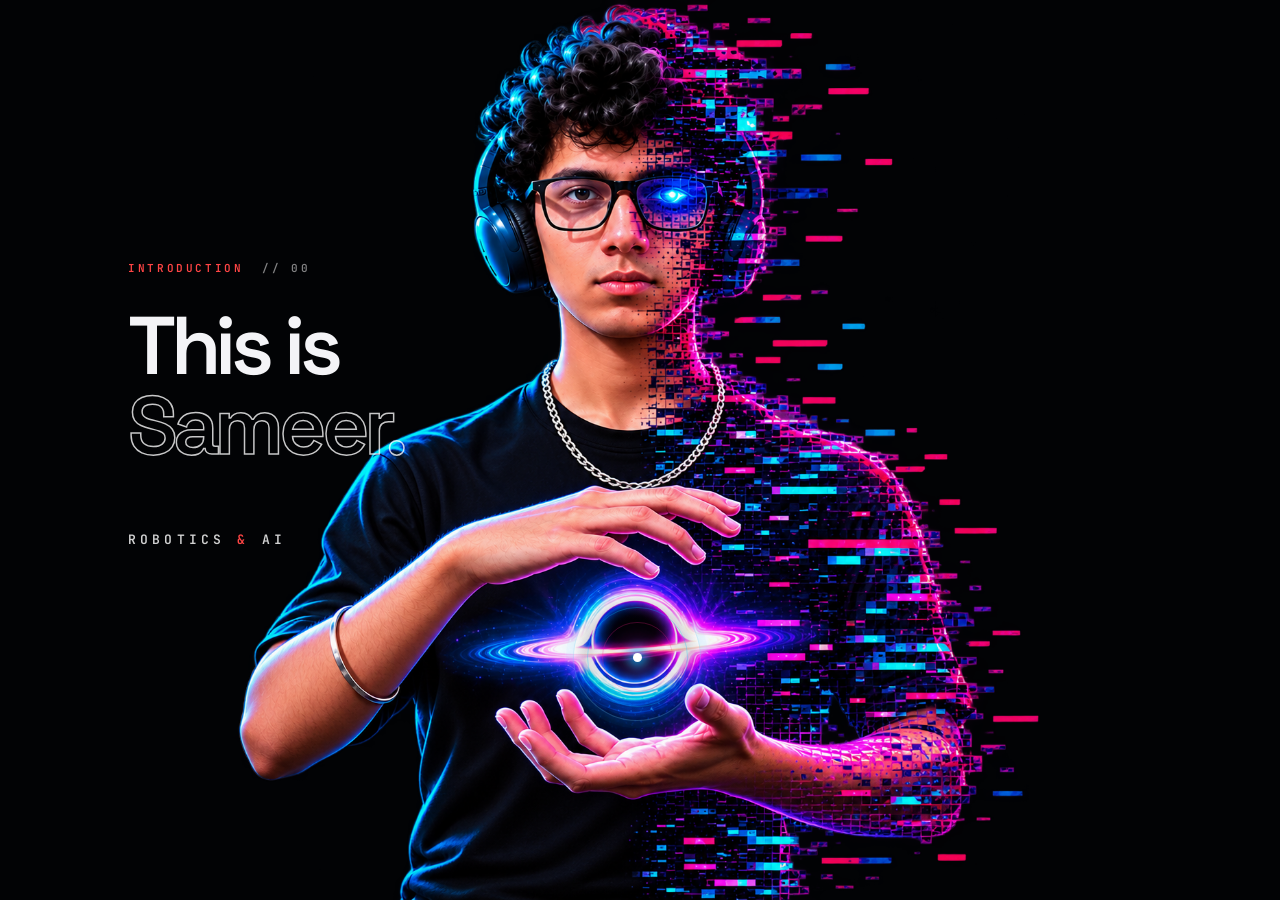
==== commit 6e46c8c2: "Align page navigation and section numbering from Home 0 to Contact 6" ====
--- a/index.html
+++ b/index.html
@@ -1,7 +1,7 @@
 <!DOCTYPE html><html lang="en"><head><meta charset="utf-8"><meta name="viewport" content="width=device-width, initial-scale=1"><title>Sameer | Robotics & AI</title><meta name="description" content="Sameer Patwardhan — Automation & Robotics Engineering student building intelligent robotic systems across mechanics, electronics, simulation, autonomy, and AI."><link rel="icon" type="image/png" href="assets/images/void.png"><link rel="preconnect" href="https://fonts.googleapis.com"><link rel="preconnect" href="https://fonts.gstatic.com" crossorigin><link href="https://fonts.googleapis.com/css2?family=Space+Grotesk:wght@400;500;600;700&family=Inter:wght@400;500;600&family=JetBrains+Mono:wght@400;500&display=swap" rel="stylesheet"><link rel="stylesheet" href="css/style.css"><link rel="stylesheet" href="css/portfolio-fix.css"><link rel="stylesheet" href="css/home-orbit-nav.css"></head><body class="home-page"><div class="bg-grid"></div><main><section class="hero hero--cyberpunk hero--orbit" id="home" aria-label="Sameer — Robotics and AI">
   <img class="cyberpunk-image" src="assets/images/Cyberpunk.png" alt="Cyberpunk portrait of Sameer with a glowing black hole">
   <div class="cyberpunk-intro">
-    <p class="cyberpunk-kicker">INTRODUCTION <span>// 01</span></p>
+    <p class="cyberpunk-kicker">INTRODUCTION <span>// 00</span></p>
     <h1>This is<br><span>Sameer.</span></h1>
     <p class="cyberpunk-role">ROBOTICS <span>&amp;</span> AI</p>
   </div>
@@ -11,12 +11,12 @@
   <div class="orbit-overlay" id="orbitOverlay" aria-hidden="true">
     <nav class="fan" id="fan" aria-label="Main navigation">
       <ul>
-        <li style="--i:0; --a:-90deg"><a href="about.html"><span>About</span></a></li>
-        <li style="--i:1; --a:-54deg"><a href="experience.html"><span>Experience</span></a></li>
-        <li style="--i:2; --a:-18deg"><a href="skills.html"><span>Skills</span></a></li>
-        <li style="--i:3; --a:18deg"><a href="projects.html"><span>Projects</span></a></li>
-        <li style="--i:4; --a:54deg"><a href="resume.html"><span>Resume</span></a></li>
-        <li style="--i:5; --a:90deg"><a href="contact.html"><span>Contact</span></a></li>
+        <li style="--i:0; --a:-90deg"><a href="about.html"><span>1 About</span></a></li>
+        <li style="--i:1; --a:-54deg"><a href="experience.html"><span>2 Experience</span></a></li>
+        <li style="--i:2; --a:-18deg"><a href="skills.html"><span>3 Skills</span></a></li>
+        <li style="--i:3; --a:18deg"><a href="projects.html"><span>4 Projects</span></a></li>
+        <li style="--i:4; --a:54deg"><a href="resume.html"><span>5 Resume</span></a></li>
+        <li style="--i:5; --a:90deg"><a href="contact.html"><span>6 Contact</span></a></li>
       </ul>
       <div class="fan-hub"></div>
       <button class="fan-orb" id="orbitClose" type="button" aria-label="Close navigation"></button>
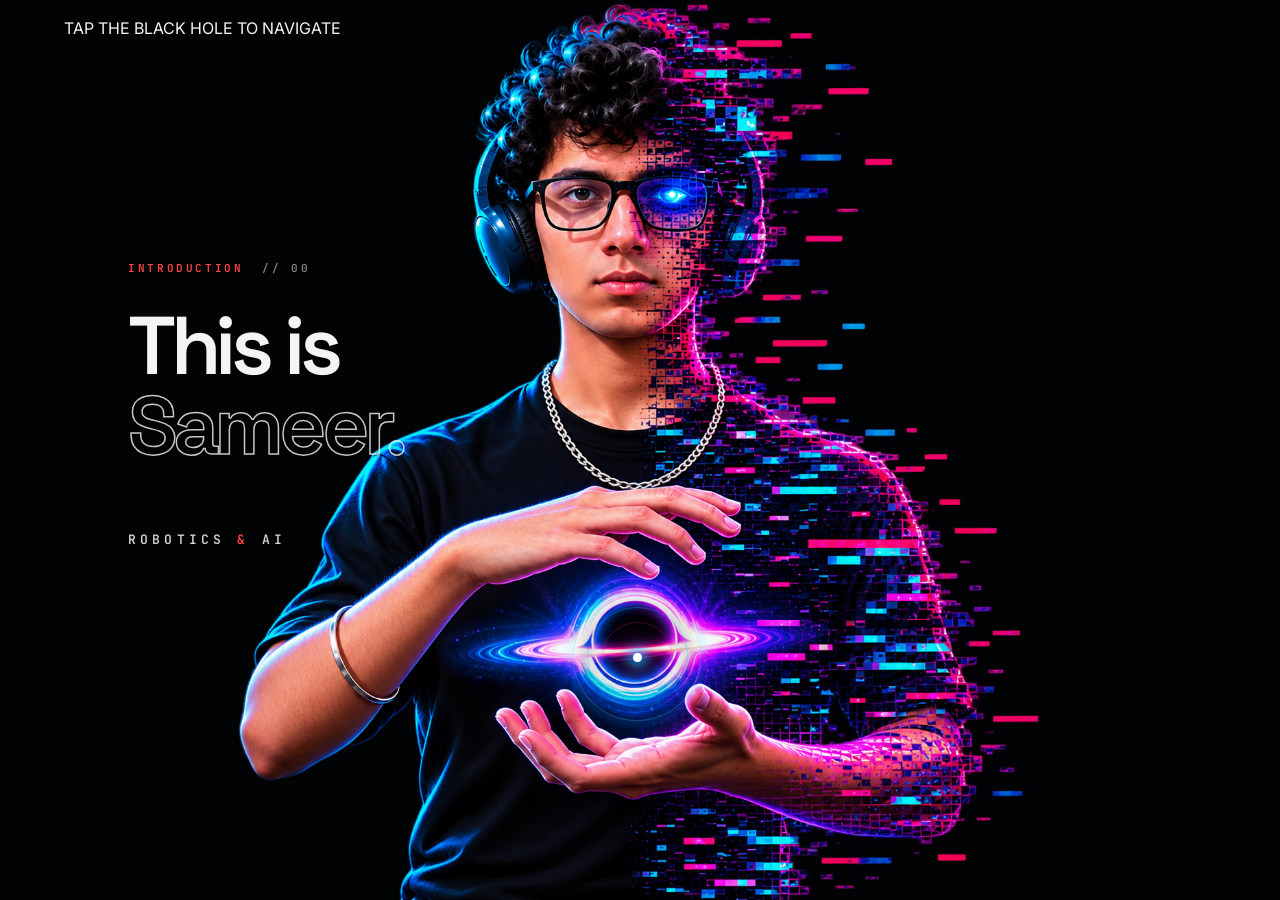
==== commit c25f2972: "uploaded updated files" ====
--- a/index.html
+++ b/index.html
@@ -1,22 +1,25 @@
-<!DOCTYPE html><html lang="en"><head><meta charset="utf-8"><meta name="viewport" content="width=device-width, initial-scale=1"><title>Sameer | Robotics & AI</title><meta name="description" content="Sameer Patwardhan — Automation & Robotics Engineering student building intelligent robotic systems across mechanics, electronics, simulation, autonomy, and AI."><link rel="icon" type="image/png" href="assets/images/void.png"><link rel="preconnect" href="https://fonts.googleapis.com"><link rel="preconnect" href="https://fonts.gstatic.com" crossorigin><link href="https://fonts.googleapis.com/css2?family=Space+Grotesk:wght@400;500;600;700&family=Inter:wght@400;500;600&family=JetBrains+Mono:wght@400;500&display=swap" rel="stylesheet"><link rel="stylesheet" href="css/style.css"><link rel="stylesheet" href="css/portfolio-fix.css"><link rel="stylesheet" href="css/home-orbit-nav.css"></head><body class="home-page"><div class="bg-grid"></div><main><section class="hero hero--cyberpunk hero--orbit" id="home" aria-label="Sameer — Robotics and AI">
-  <img class="cyberpunk-image" src="assets/images/Cyberpunk.png" alt="Cyberpunk portrait of Sameer with a glowing black hole">
+<!DOCTYPE html><html lang="en"><head><meta charset="utf-8"><meta name="viewport" content="width=device-width, initial-scale=1, viewport-fit=cover"><meta name="theme-color" content="#05070A"><meta name="color-scheme" content="dark"><title>Sameer | Robotics & AI</title><meta name="description" content="Sameer Patwardhan — Automation & Robotics Engineering student building intelligent robotic systems across mechanics, electronics, simulation, autonomy, and AI."><link rel="icon" type="image/png" href="assets/images/void.png"><link rel="preconnect" href="https://fonts.googleapis.com"><link rel="preconnect" href="https://fonts.gstatic.com" crossorigin><link href="https://fonts.googleapis.com/css2?family=Space+Grotesk:wght@400;500;600;700&family=Inter:wght@400;500;600&family=JetBrains+Mono:wght@400;500&display=swap" rel="stylesheet"><link rel="preload" as="image" href="assets/images/Cyberpunk-m.webp" type="image/webp" media="(max-width:760px)"><link rel="stylesheet" href="css/style.css"><link rel="stylesheet" href="css/portfolio-fix.css"><link rel="stylesheet" href="css/home-orbit-nav.css"><link rel="stylesheet" href="css/raised-buttons.css"><link rel="stylesheet" href="css/mobile.css"></head><body class="home-page"><div class="bg-grid"></div><main><section class="hero hero--cyberpunk hero--orbit" id="home" aria-label="Sameer — Robotics and AI">
+    <div class="hero-art">
+  <picture><source media="(max-width:760px), (max-aspect-ratio:9/10), (max-height:500px)" srcset="assets/images/Cyberpunk-m.webp" type="image/webp"><img class="cyberpunk-image" src="assets/images/Cyberpunk.png" alt="Cyberpunk portrait of Sameer with a glowing black hole" decoding="async" fetchpriority="high"></picture>
+  <button class="orbit-trigger" id="orbitTrigger" type="button" aria-label="Open circular navigation" aria-expanded="false">
+    <span class="orbit-trigger-core"></span>
+  </button>
+  </div>
   <div class="cyberpunk-intro">
     <p class="cyberpunk-kicker">INTRODUCTION <span>// 00</span></p>
     <h1>This is<br><span>Sameer.</span></h1>
     <p class="cyberpunk-role">ROBOTICS <span>&amp;</span> AI</p>
+    <p class="orbit-hint" aria-hidden="true">TAP THE BLACK HOLE TO NAVIGATE</p>
   </div>
-  <button class="orbit-trigger" id="orbitTrigger" type="button" aria-label="Open circular navigation" aria-expanded="false">
-    <span class="orbit-trigger-core"></span>
-  </button>
   <div class="orbit-overlay" id="orbitOverlay" aria-hidden="true">
     <nav class="fan" id="fan" aria-label="Main navigation">
       <ul>
-        <li style="--i:0; --a:-90deg"><a href="about.html"><span>1 About</span></a></li>
-        <li style="--i:1; --a:-54deg"><a href="experience.html"><span>2 Experience</span></a></li>
-        <li style="--i:2; --a:-18deg"><a href="skills.html"><span>3 Skills</span></a></li>
-        <li style="--i:3; --a:18deg"><a href="projects.html"><span>4 Projects</span></a></li>
-        <li style="--i:4; --a:54deg"><a href="resume.html"><span>5 Resume</span></a></li>
-        <li style="--i:5; --a:90deg"><a href="contact.html"><span>6 Contact</span></a></li>
+        <li style="--i:0; --a:-90deg"><a href="about.html"><span>About</span></a></li>
+        <li style="--i:1; --a:-54deg"><a href="experience.html"><span>Experience</span></a></li>
+        <li style="--i:2; --a:-18deg"><a href="skills.html"><span>Skills</span></a></li>
+        <li style="--i:3; --a:18deg"><a href="projects.html"><span>Projects</span></a></li>
+        <li style="--i:4; --a:54deg"><a href="resume.html"><span>Resume</span></a></li>
+        <li style="--i:5; --a:90deg"><a href="contact.html"><span>Contact</span></a></li>
       </ul>
       <div class="fan-hub"></div>
       <button class="fan-orb" id="orbitClose" type="button" aria-label="Close navigation"></button>
--- a/css/raised-buttons.css
+++ b/css/raised-buttons.css
@@ -0,0 +1,36 @@
+/* Raised pastel action buttons — navigation orbit controls intentionally excluded. */
+:root{--action-ink:#10131b;--action-border:#11131a}
+a.button,button.button,.contact-link,a.cyberpunk-button,#link{
+ display:inline-flex!important;align-items:center;justify-content:center;gap:.45em;
+ min-height:43px;padding:10px 22px!important;
+ border:2.5px solid var(--action-border)!important;border-radius:12px!important;
+ background:#79d8fa!important;color:var(--action-ink)!important;
+ box-shadow:4px 5px 0 #08090d!important;
+ font-family:'Space Grotesk',Inter,sans-serif!important;font-weight:700!important;
+ font-size:clamp(12px,.9vw,15px)!important;line-height:1.25!important;
+ text-decoration:none!important;text-align:center;letter-spacing:0!important;
+ text-shadow:none!important;filter:none!important;
+ transition:transform .18s ease,box-shadow .18s ease,background-color .18s ease!important;
+ cursor:pointer;
+}
+a.button:hover,button.button:hover,.contact-link:hover,a.cyberpunk-button:hover,#link:hover{
+ transform:translate(2px,2px)!important;box-shadow:2px 3px 0 #08090d!important;
+ filter:none!important;
+}
+a.button:active,button.button:active,.contact-link:active,a.cyberpunk-button:active,#link:active{
+ transform:translate(4px,5px)!important;box-shadow:0 0 0 #08090d!important;
+}
+a.button:focus-visible,button.button:focus-visible,.contact-link:focus-visible,a.cyberpunk-button:focus-visible,#link:focus-visible{
+ outline:3px solid #f7dc58!important;outline-offset:5px;
+}
+.button--primary,a.cyberpunk-button--primary,.contact-link:nth-child(1){background:#53df94!important}
+.contact-link:nth-child(2){background:#f5a0df!important}
+.contact-link:nth-child(3){background:#ffe36a!important}
+.contact-link:nth-child(4){background:#89d8fb!important}
+#link{background:#f4a3e2!important}
+@media(max-width:600px){
+ a.button,button.button,.contact-link,a.cyberpunk-button,#link{min-height:42px;padding:9px 16px!important;box-shadow:3px 4px 0 #08090d!important}
+}
+@media(prefers-reduced-motion:reduce){
+ a.button,button.button,.contact-link,a.cyberpunk-button,#link{transition:none!important}
+}
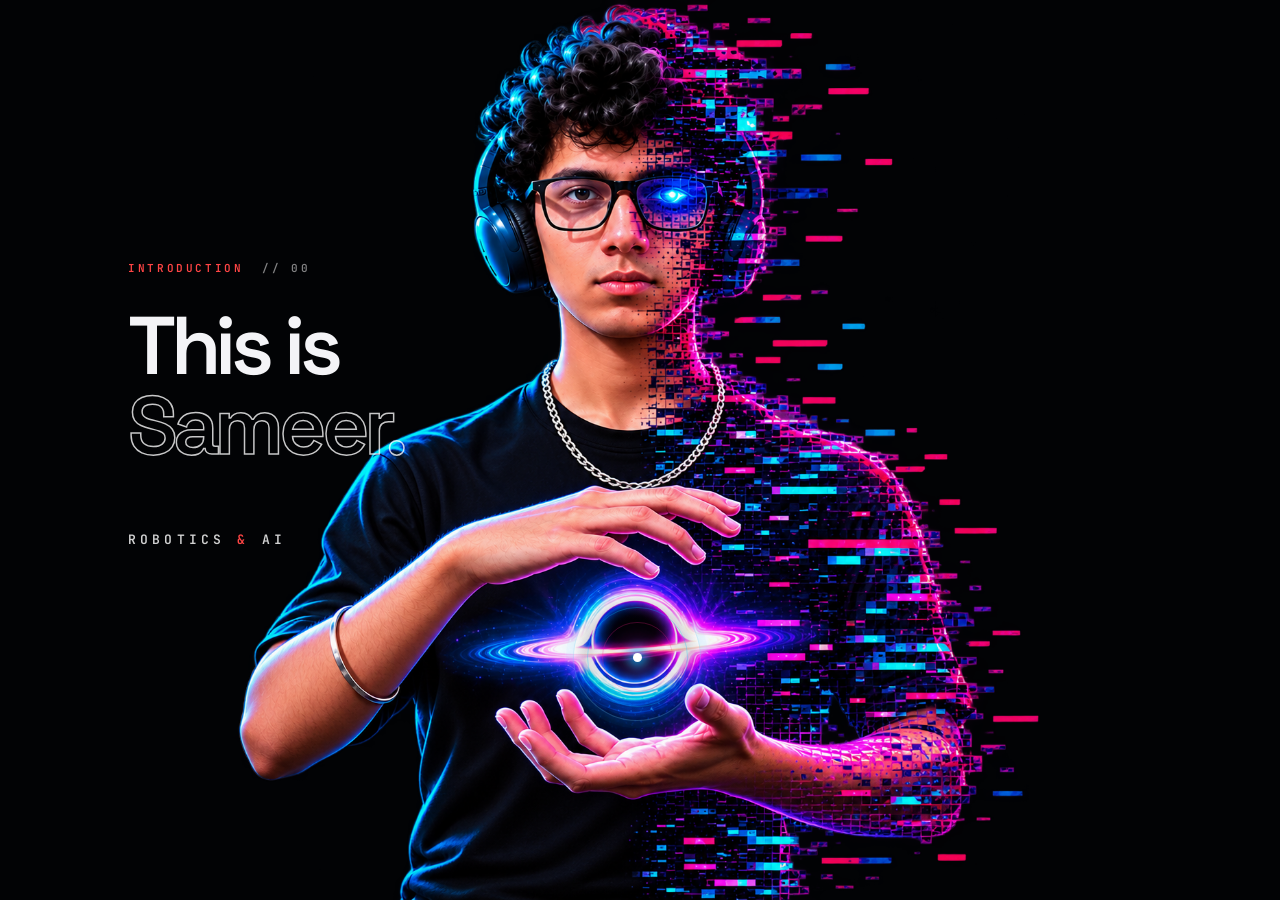
==== commit 0da955f3: "ADDed updated files" ====
--- a/index.html
+++ b/index.html
@@ -1,4 +1,4 @@
-<!DOCTYPE html><html lang="en"><head><meta charset="utf-8"><meta name="viewport" content="width=device-width, initial-scale=1, viewport-fit=cover"><meta name="theme-color" content="#05070A"><meta name="color-scheme" content="dark"><title>Sameer | Robotics & AI</title><meta name="description" content="Sameer Patwardhan — Automation & Robotics Engineering student building intelligent robotic systems across mechanics, electronics, simulation, autonomy, and AI."><link rel="icon" type="image/png" href="assets/images/void.png"><link rel="preconnect" href="https://fonts.googleapis.com"><link rel="preconnect" href="https://fonts.gstatic.com" crossorigin><link href="https://fonts.googleapis.com/css2?family=Space+Grotesk:wght@400;500;600;700&family=Inter:wght@400;500;600&family=JetBrains+Mono:wght@400;500&display=swap" rel="stylesheet"><link rel="preload" as="image" href="assets/images/Cyberpunk-m.webp" type="image/webp" media="(max-width:760px)"><link rel="stylesheet" href="css/style.css"><link rel="stylesheet" href="css/portfolio-fix.css"><link rel="stylesheet" href="css/home-orbit-nav.css"><link rel="stylesheet" href="css/raised-buttons.css"><link rel="stylesheet" href="css/mobile.css"></head><body class="home-page"><div class="bg-grid"></div><main><section class="hero hero--cyberpunk hero--orbit" id="home" aria-label="Sameer — Robotics and AI">
+<!DOCTYPE html><html lang="en"><head><meta charset="utf-8"><meta name="viewport" content="width=device-width, initial-scale=1, viewport-fit=cover"><meta name="theme-color" content="#05070A"><meta name="color-scheme" content="dark"><title>Sameer | Robotics & AI</title><meta name="description" content="Sameer Patwardhan — Automation & Robotics Engineering student building intelligent robotic systems across mechanics, electronics, simulation, autonomy, and AI."><link rel="icon" type="image/png" href="assets/images/void.png"><link rel="preconnect" href="https://fonts.googleapis.com"><link rel="preconnect" href="https://fonts.gstatic.com" crossorigin><link href="https://fonts.googleapis.com/css2?family=Space+Grotesk:wght@400;500;600;700&family=Inter:wght@400;500;600&family=JetBrains+Mono:wght@400;500&display=swap" rel="stylesheet"><link rel="preload" as="image" href="assets/images/Cyberpunk-m.webp" type="image/webp" media="(max-width:760px)"><link rel="stylesheet" href="css/style.css"><link rel="stylesheet" href="css/portfolio-fix.css"><link rel="stylesheet" href="css/home-orbit-nav.css"><link rel="stylesheet" href="css/raised-buttons.css"><link rel="stylesheet" href="css/mobile.css"><script src="js/device.js"></script></head><body class="home-page"><div class="bg-grid"></div><main><section class="hero hero--cyberpunk hero--orbit" id="home" aria-label="Sameer — Robotics and AI">
     <div class="hero-art">
   <picture><source media="(max-width:760px), (max-aspect-ratio:9/10), (max-height:500px)" srcset="assets/images/Cyberpunk-m.webp" type="image/webp"><img class="cyberpunk-image" src="assets/images/Cyberpunk.png" alt="Cyberpunk portrait of Sameer with a glowing black hole" decoding="async" fetchpriority="high"></picture>
   <button class="orbit-trigger" id="orbitTrigger" type="button" aria-label="Open circular navigation" aria-expanded="false">
@@ -9,8 +9,8 @@
     <p class="cyberpunk-kicker">INTRODUCTION <span>// 00</span></p>
     <h1>This is<br><span>Sameer.</span></h1>
     <p class="cyberpunk-role">ROBOTICS <span>&amp;</span> AI</p>
-    <p class="orbit-hint" aria-hidden="true">TAP THE BLACK HOLE TO NAVIGATE</p>
   </div>
+  <p class="orbit-hint" aria-hidden="true">TAP THE BLACK HOLE TO NAVIGATE</p>
   <div class="orbit-overlay" id="orbitOverlay" aria-hidden="true">
     <nav class="fan" id="fan" aria-label="Main navigation">
       <ul>
--- a/css/mobile.css
+++ b/css/mobile.css
@@ -0,0 +1,218 @@
+/* ==========================================================================
+   mobile.css — dedicated mobile / touch layer
+   Loaded LAST on every page, so it only has to override, never rewrite.
+   Desktop (wide, landscape) layouts are untouched; the only global rules are
+   touch-safe fixes (no stuck :hover on touch) and safe-area support.
+   ========================================================================== */
+
+:root{--sat:env(safe-area-inset-top,0px);--sab:env(safe-area-inset-bottom,0px);--sal:env(safe-area-inset-left,0px);--sar:env(safe-area-inset-right,0px)}
+html{-webkit-text-size-adjust:100%;text-size-adjust:100%;background:#05070A}
+body{-webkit-tap-highlight-color:transparent}
+a,button,[role="button"]{touch-action:manipulation}
+img{-webkit-touch-callout:none}
+
+/* Elements that only exist for touch / small screens */
+.orbit-hint,.exp-touch-only,.m-chips{display:none}
+
+/* ---------- Touch devices: never leave a card or button "stuck" in :hover ---------- */
+@media (hover:none){
+  .topnav-trigger:hover{transform:translateX(-50%);box-shadow:none!important}
+  .orbit-trigger:hover{transform:translate(-50%,-50%);border-color:rgba(255,255,255,.24)}
+  .orbit-trigger:hover::before{inset:10%;border-color:rgba(0,190,255,.25)}
+  .exp-card:hover .exp-thumb{transform:none}
+  .exp-card:hover .exp-thumb::before{transform:translate(8px,-8px)}
+  .exp-card:hover .exp-thumb::after{transform:translate(14px,-14px)}
+  .about-card:hover,.skill-panel:hover,.project-card:hover{transform:none;box-shadow:none}
+  a.button:hover,button.button:hover,.contact-link:hover,a.cyberpunk-button:hover,#link:hover{
+    transform:none!important;box-shadow:4px 5px 0 #08090d!important}
+  a.button:active,button.button:active,.contact-link:active,a.cyberpunk-button:active,#link:active{
+    transform:translate(3px,4px)!important;box-shadow:1px 1px 0 #08090d!important}
+}
+
+/* ---------- Short desktop windows / landscape tablets: About must never clip ---------- */
+@media (min-width:901px) and (max-height:620px){
+  body:has(.about-page){height:auto;overflow:auto}
+  .about-page{height:auto;display:block;overflow:visible;padding-top:100px!important;padding-bottom:40px!important}
+}
+
+/* ==========================================================================
+   PHONES & SMALL TABLETS (<= 760px)
+   ========================================================================== */
+@media (max-width:760px){
+
+  /* ----- shared inner-page navigation (black-hole fan) ----- */
+  .topnav-trigger{
+    top:calc(10px + var(--sat));width:64px;height:64px;
+    background:radial-gradient(circle,rgba(2,4,10,.88) 52%,rgba(2,4,10,0) 72%)!important;
+  }
+  .topnav-overlay{--R:clamp(150px,46vw,215px)}
+  .topnav-fan{top:calc(42px + var(--sat))}
+  .topnav-hub{width:92px;height:92px}
+  .topnav-fan a span{top:calc(var(--R)*.15);font-size:clamp(9px,calc(var(--R)*.054),12px);letter-spacing:.02em}
+  .topnav-fan li:nth-child(3) a span{font-size:clamp(8px,calc(var(--R)*.047),11px);letter-spacing:0}
+
+  /* ----- raised buttons: comfortable thumb targets ----- */
+  a.button,button.button,.contact-link,a.cyberpunk-button,#link{
+    min-height:48px;font-size:14px!important;padding:10px 20px!important}
+
+  /* ----- ABOUT ----- */
+  .about-page{padding-top:calc(104px + var(--sat))!important;padding-bottom:calc(48px + var(--sab))!important}
+  .about-hero-grid{gap:22px}
+  .about-hero-grid .portrait-frame{width:min(58vw,230px);margin:0 auto}
+  .about-hero-grid .portrait-frame img{border-radius:18px;border:1px solid var(--border)}
+  .about-hero-grid h1{font-size:clamp(30px,9vw,42px);line-height:1.06}
+  .about-lead{font-size:15px!important}
+  .about-card-grid{gap:14px;margin-top:24px}
+
+  /* ----- EXPERIENCE: vertical timeline-style list instead of the auto-scrolling strip ----- */
+  .exp-template{padding-top:calc(104px + var(--sat));min-height:100dvh}
+  .exp-header{padding:12px 22px 8px}
+  .exp-marquee{overflow:visible;-webkit-mask-image:none;mask-image:none;padding:26px 38px 56px 22px}
+  .exp-track{flex-direction:column;width:100%;gap:34px;animation:none;transform:none!important}
+  .exp-card[aria-hidden="true"]{display:none}
+  .exp-card{width:100%}
+  .exp-thumb{height:128px;padding:16px}
+  .exp-thumb b{font-size:20px}
+  .exp-label{margin-top:14px}
+  .exp-hint-desktop{display:none}
+  .exp-touch-only{display:inline}
+  .exp-modal{align-items:flex-end;padding:0}
+  .exp-sheet{
+    width:100%;max-height:88dvh;border-radius:22px 22px 0 0;border-bottom:0;
+    padding:22px 20px calc(28px + var(--sab));animation:expSheetUp .3s ease;
+  }
+  .exp-sheet::before{content:"";display:block;width:42px;height:4px;border-radius:2px;background:#2a3550;margin:0 auto 18px}
+  .exp-x{display:grid;place-items:center;width:44px;height:44px;top:10px;right:8px;font-size:30px}
+  .exp-detail{padding-top:6px}
+  .exp-detail ul{padding-left:18px;font-size:14px;line-height:1.55}
+  .exp-tags span{font-size:12px;padding:5px 11px}
+
+  /* ----- SKILLS: bigger stage, readable badges, tap hint ----- */
+  .skills .skills-heading.skills-heading-centered{top:calc(clamp(82px,11dvh,112px) + var(--sat))}
+  .orbit-stage{--w:min(94vw,72dvh,680px);width:var(--w);height:var(--w)}
+  .orbit-skills{transform:translateY(7dvh)}
+  .orbit-logo .orbit-fallback{font-size:calc(var(--u)*2.3)}
+  .orbit-logo img{width:58%;height:58%}
+  .orbit-center-core{width:56px;height:56px}
+  .orbit-hint{
+    display:block;position:absolute;left:0;right:0;bottom:calc(16px + var(--sab));z-index:12;
+    margin:0;padding:0 16px;font-size:10px;letter-spacing:.14em;color:#8590aa;text-align:center;pointer-events:none}
+  .orbit-tip{max-width:calc(100vw - 20px);white-space:normal;text-align:center}
+
+  /* ----- PROJECTS (3D helix) ----- */
+  html:has(.helix-projects-page){overscroll-behavior-y:contain}
+  .helix-projects-page .topnav-trigger{top:calc(10px + var(--sat))}
+  .helix-projects-page .hud{padding-top:calc(clamp(88px,12dvh,112px) + var(--sat))}
+  .helix-projects-page .head h1{font-size:clamp(24px,7vw,34px)}
+  .helix-projects-page .panel.left{
+    bottom:calc(var(--sab) + 14px);max-height:44dvh;overflow:auto;-webkit-overflow-scrolling:touch;padding:14px 16px}
+  .helix-projects-page .panel p{font-size:13px;line-height:1.5;margin-bottom:10px}
+  .helix-projects-page .m-chips{display:flex;margin:0 0 12px;gap:6px}
+  .helix-projects-page .m-chips span{font-size:10px;padding:4px 8px}
+  .helix-projects-page #link{min-height:40px;padding:8px 16px!important;font-size:13px!important}
+  .helix-projects-page nav.project-dots{right:4px;gap:4px}
+  .helix-projects-page nav.project-dots button{position:relative;width:8px;height:8px;margin:8px 10px}
+  .helix-projects-page nav.project-dots button::before{content:"";position:absolute;inset:-9px -10px}
+
+  /* ----- RESUME ----- */
+  .resume-page{padding-top:calc(96px + var(--sat));padding-bottom:calc(56px + var(--sab))}
+  .resume-sheet canvas{display:block;width:100%;height:auto}
+  .resume-sheet.is-pdfjs iframe{display:none}
+  .resume-note{margin:12px 0 0;text-align:center;font:500 11px var(--mono);letter-spacing:.08em;color:var(--dim)}
+  .resume-fallback{padding:28px 20px;text-align:center;color:#222;font-family:var(--body)}
+  .resume-fallback p{margin:0 0 16px;font-size:14px;line-height:1.6}
+  .resume-fallback .button{width:100%;margin-top:10px}
+
+  /* ----- CONTACT ----- */
+  .contact-page{min-height:100dvh;display:flex;align-items:center;padding:calc(104px + var(--sat)) 0 calc(56px + var(--sab))}
+  .contact-page .contact-inner h1{font-size:clamp(34px,10vw,48px);line-height:1.05}
+  .contact-page .contact-inner>p{font-size:15px}
+  .contact-links{flex-direction:column;align-items:stretch;gap:14px;max-width:420px;margin:30px auto 0}
+  .contact-link{width:100%;min-height:54px}
+}
+
+@keyframes expSheetUp{from{transform:translateY(40px);opacity:.4}}
+
+/* ==========================================================================
+   HOME HERO — portrait phones, portrait tablets and landscape phones.
+   The artwork and the black-hole button live in .hero-art, whose box has the
+   artwork's exact aspect ratio, so the button always sits on the black hole.
+   ========================================================================== */
+.hero--orbit .hero-art{display:contents}
+
+@media (max-width:760px),(max-aspect-ratio:9/10),(max-height:500px){
+  body.home-page{background:#020305}
+  .hero--orbit{
+    display:flex;flex-direction:column;align-items:center;justify-content:center;
+    gap:clamp(12px,2.6dvh,26px);
+    height:100vh;height:100dvh;min-height:560px;max-height:none;
+    padding:calc(var(--sat) + 8px) 0 calc(var(--sab) + 22px);
+  }
+  .hero--orbit .hero-art{
+    display:block;position:relative;flex:0 0 auto;
+    width:min(100vw,calc(58dvh*1199/1312));aspect-ratio:1199/1312;
+  }
+  .hero--orbit .hero-art picture{display:contents}
+  .hero--orbit .hero-art .cyberpunk-image{
+    position:absolute;inset:0;width:100%;height:100%;top:0;bottom:auto;
+    object-fit:contain;object-position:center;
+  }
+  /* black hole centre inside the artwork: 49.6% / 71.8% */
+  .hero--orbit .hero-art .orbit-trigger{
+    left:49.6%;top:71.8%;width:27%;min-width:92px;max-width:150px;transform:translate(-50%,-50%);
+  }
+  .hero--orbit .cyberpunk-intro{
+    position:relative;left:auto;top:auto;transform:none;
+    width:100%;max-width:560px;padding:0 clamp(22px,7vw,44px);margin:0;
+  }
+  .hero--orbit .cyberpunk-kicker{font-size:10px;margin-bottom:12px}
+  .hero--orbit .cyberpunk-intro h1{font-size:clamp(46px,14vw,72px);line-height:.98}
+  .hero--orbit .cyberpunk-role{font-size:11px;margin-top:14px}
+  .hero--orbit .orbit-hint{
+    display:block;margin:18px 0 0;font:500 9.5px var(--mono);letter-spacing:.2em;color:rgba(255,255,255,.55)}
+  .hero--orbit .orbit-hint::before{content:"";display:inline-block;width:6px;height:6px;margin-right:9px;border-radius:50%;background:#2ec7ff;box-shadow:0 0 8px #2ec7ff;vertical-align:1px}
+
+  /* home fan: positioned from the real black-hole position (set by js/orbit-nav.js) */
+  .orbit-overlay{--R:clamp(150px,46vw,230px)}
+  body.home-page .orbit-overlay .fan{left:var(--bh-x,50vw);top:calc(var(--bh-y,45dvh) - var(--R))}
+  .fan a{font-size:clamp(10px,calc(var(--R)*.062),14px);letter-spacing:.08em}
+}
+
+/* gentle "tap me" pulse on the black hole */
+@media (max-width:760px),(max-aspect-ratio:9/10),(max-height:500px){
+  @media (prefers-reduced-motion:no-preference){
+    .hero--orbit .orbit-trigger{animation:bhPulse 2.6s ease-out infinite}
+  }
+}
+@keyframes bhPulse{
+  0%{box-shadow:0 0 0 0 rgba(46,199,255,.45),0 0 35px rgba(0,180,255,.10)}
+  100%{box-shadow:0 0 0 26px rgba(46,199,255,0),0 0 35px rgba(0,180,255,.10)}
+}
+
+/* Landscape phones: artwork left, introduction right */
+@media (max-height:500px) and (orientation:landscape){
+  .hero--orbit{
+    flex-direction:row;gap:5vw;min-height:0;
+    padding:calc(var(--sat) + 8px) calc(var(--sar) + 16px) calc(var(--sab) + 8px) calc(var(--sal) + 16px);
+  }
+  .hero--orbit .hero-art{width:auto;height:100%}
+  .hero--orbit .cyberpunk-intro{width:auto;max-width:44vw;padding:0}
+  .hero--orbit .cyberpunk-intro h1{font-size:clamp(34px,10vh,58px)}
+  .hero--orbit .orbit-hint{margin-top:12px}
+  .orbit-overlay{--R:clamp(110px,min(28vw,40dvh),190px)}
+  .topnav-overlay{--R:clamp(120px,min(28vw,40dvh),190px)}
+  .skills .skills-heading.skills-heading-centered{top:calc(58px + var(--sat))}
+  .skills .skills-heading-centered h1{font-size:22px}
+  .skills .section-eyebrow{display:none}
+  .orbit-stage{--w:min(74dvh,60vw)}
+  .orbit-skills{transform:translateY(5dvh)}
+  .helix-projects-page .panel.left{left:auto;right:3vw;width:40vw;max-height:70dvh}
+  .helix-projects-page .head small{display:none}
+}
+
+/* very small phones */
+@media (max-width:360px){
+  .about-card h2{font-size:19px}
+  .exp-thumb b{font-size:18px}
+  .helix-projects-page .panel p{font-size:12px}
+}
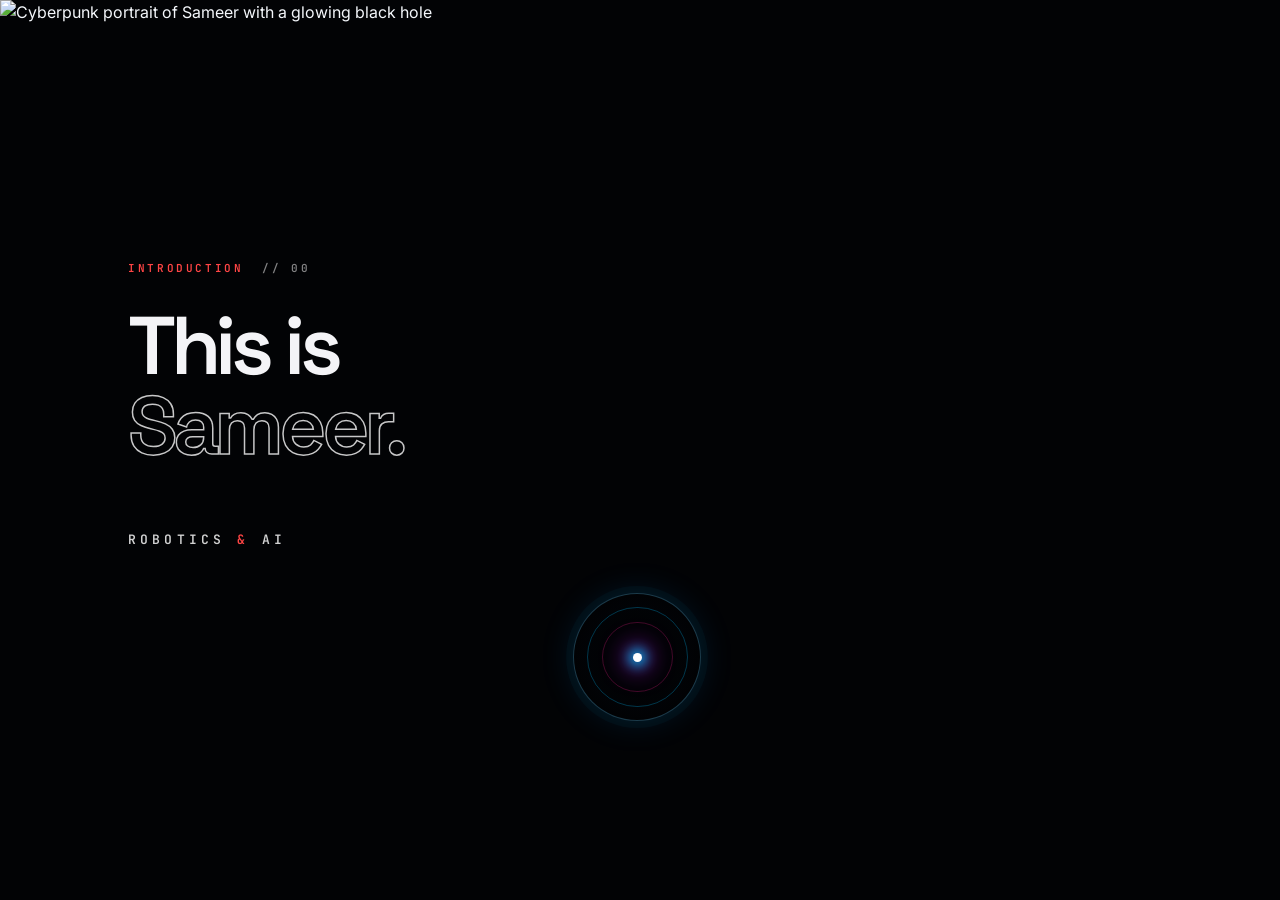
==== commit f2e42547: "Improve portfolio SEO and page performance" ====
--- a/index.html
+++ b/index.html
@@ -1,6 +1,19 @@
-<!DOCTYPE html><html lang="en"><head><meta charset="utf-8"><meta name="viewport" content="width=device-width, initial-scale=1, viewport-fit=cover"><meta name="theme-color" content="#05070A"><meta name="color-scheme" content="dark"><title>Sameer | Robotics & AI</title><meta name="description" content="Sameer Patwardhan — Automation & Robotics Engineering student building intelligent robotic systems across mechanics, electronics, simulation, autonomy, and AI."><link rel="icon" type="image/png" href="assets/images/void.png"><link rel="preconnect" href="https://fonts.googleapis.com"><link rel="preconnect" href="https://fonts.gstatic.com" crossorigin><link href="https://fonts.googleapis.com/css2?family=Space+Grotesk:wght@400;500;600;700&family=Inter:wght@400;500;600&family=JetBrains+Mono:wght@400;500&display=swap" rel="stylesheet"><link rel="preload" as="image" href="assets/images/Cyberpunk-m.webp" type="image/webp" media="(max-width:760px)"><link rel="stylesheet" href="css/style.css"><link rel="stylesheet" href="css/portfolio-fix.css"><link rel="stylesheet" href="css/home-orbit-nav.css"><link rel="stylesheet" href="css/raised-buttons.css"><link rel="stylesheet" href="css/mobile.css"><script src="js/device.js"></script></head><body class="home-page"><div class="bg-grid"></div><main><section class="hero hero--cyberpunk hero--orbit" id="home" aria-label="Sameer — Robotics and AI">
+<!DOCTYPE html><html lang="en"><head><meta charset="utf-8"><meta name="viewport" content="width=device-width, initial-scale=1, viewport-fit=cover"><meta name="theme-color" content="#05070A"><meta name="color-scheme" content="dark"><title>Sameer | Robotics & AI</title>
+<meta name="description" content="Explore Sameer Patwardhan’s robotics portfolio featuring ROS 2, Gazebo, autonomous systems, CAD design, simulation, computer vision and AI.">
+<link rel="canonical" href="https://sam-airobotics.github.io/portfolio/">
+<meta property="og:type" content="website">
+<meta property="og:site_name" content="Sameer Patwardhan | Sam-AIRobotics">
+<meta property="og:title" content="Sameer Patwardhan | Robotics & AI Portfolio">
+<meta property="og:description" content="Explore Sameer Patwardhan’s robotics portfolio featuring ROS 2, Gazebo, autonomous systems, CAD design, simulation, computer vision and AI.">
+<meta property="og:url" content="https://sam-airobotics.github.io/portfolio/">
+<meta property="og:image" content="https://sam-airobotics.github.io/portfolio/assets/images/og-image.png">
+<meta name="twitter:card" content="summary_large_image">
+<meta name="twitter:title" content="Sameer Patwardhan | Robotics & AI Portfolio">
+<meta name="twitter:description" content="Explore Sameer Patwardhan’s robotics portfolio featuring ROS 2, Gazebo, autonomous systems, CAD design, simulation, computer vision and AI.">
+<meta name="twitter:image" content="https://sam-airobotics.github.io/portfolio/assets/images/og-image.png"><meta name="description" content="Sameer Patwardhan — Automation & Robotics Engineering student building intelligent robotic systems across mechanics, electronics, simulation, autonomy, and AI."><link rel="icon" type="image/png" href="assets/images/void.png"><link rel="preconnect" href="https://fonts.googleapis.com"><link rel="preconnect" href="https://fonts.gstatic.com" crossorigin><link href="https://fonts.googleapis.com/css2?family=Space+Grotesk:wght@400;500;600;700&family=Inter:wght@400;500;600&family=JetBrains+Mono:wght@400;500&display=swap" rel="stylesheet"><link rel="preload" as="image" href="assets/images/Cyberpunk-mobile.webp" type="image/webp" media="(max-width:760px),(max-aspect-ratio:9/10),(max-height:500px)" fetchpriority="high"><link rel="stylesheet" href="css/style.css"><link rel="stylesheet" href="css/portfolio-fix.css"><link rel="stylesheet" href="css/home-orbit-nav.css"><link rel="stylesheet" href="css/raised-buttons.css"><link rel="stylesheet" href="css/mobile.css"><script src="js/device.js" defer></script><link rel="preload" as="image" href="assets/images/Cyberpunk-desktop.webp" type="image/webp" media="(min-width:761px) and (min-aspect-ratio:9/10) and (min-height:501px)" fetchpriority="high">
+</head><body class="home-page"><div class="bg-grid"></div><main><section class="hero hero--cyberpunk hero--orbit" id="home" aria-label="Sameer — Robotics and AI">
     <div class="hero-art">
-  <picture><source media="(max-width:760px), (max-aspect-ratio:9/10), (max-height:500px)" srcset="assets/images/Cyberpunk-m.webp" type="image/webp"><img class="cyberpunk-image" src="assets/images/Cyberpunk.png" alt="Cyberpunk portrait of Sameer with a glowing black hole" decoding="async" fetchpriority="high"></picture>
+  <picture><source media="(max-width:760px), (max-aspect-ratio:9/10), (max-height:500px)" srcset="assets/images/Cyberpunk-mobile.webp" type="image/webp"><source srcset="assets/images/Cyberpunk-desktop.webp" type="image/webp"><img class="cyberpunk-image" src="assets/images/Cyberpunk-desktop.webp" alt="Cyberpunk portrait of Sameer with a glowing black hole" width="860" height="942" decoding="async" fetchpriority="high"></picture>
   <button class="orbit-trigger" id="orbitTrigger" type="button" aria-label="Open circular navigation" aria-expanded="false">
     <span class="orbit-trigger-core"></span>
   </button>
@@ -25,4 +38,4 @@
       <button class="fan-orb" id="orbitClose" type="button" aria-label="Close navigation"></button>
     </nav>
   </div>
-</section></main><script src="js/main.js"></script><script src="js/final-touch.js"></script><script src="js/orbit-nav.js"></script><script>(function(){const video=document.getElementById('heroVideo');if(video){let lastX=null,target=0,seeking=false,pending=null;const sensitivity=.8;const seekTo=t=>{if(!video.duration||Number.isNaN(video.duration))return;const c=Math.max(0,Math.min(video.duration,t));if(seeking){pending=c;return}seeking=true;video.currentTime=c};video.addEventListener('loadedmetadata',()=>target=video.currentTime||0);video.addEventListener('seeked',()=>{seeking=false;if(pending!==null){const t=pending;pending=null;seekTo(t)}});window.addEventListener('mousemove',e=>{if(!video.duration)return;if(lastX===null){lastX=e.clientX;return}const dx=e.clientX-lastX;lastX=e.clientX;target+=(dx/window.innerWidth)*sensitivity*video.duration;seekTo(target)});window.addEventListener('mouseleave',()=>lastX=null)}document.querySelectorAll('.scramble').forEach(el=>{const text=el.dataset.text||'';const delay=parseInt(el.dataset.delay||'0',10);const chars='ABCDEFGHIJKLMNOPQRSTUVWXYZabcdefghijklmnopqrstuvwxyz0123456789!@#$%^&*';el.textContent='';setTimeout(()=>{let n=0;const timer=setInterval(()=>{n+=.6;const r=Math.floor(n);if(r>=text.length){el.textContent=text;clearInterval(timer);return}let s='';for(let i=0;i<text.length;i++){const c=text[i];if(c===' ')s+=' ';else if(i<r)s+=c;else if(i<r+3)s+=chars[Math.floor(Math.random()*chars.length)];else s+=' '}el.textContent=s},28)},delay)});})();</script></body></html>+</section></main><script src="js/final-touch.js" defer></script><script src="js/orbit-nav.js" defer></script><script>(function(){const video=document.getElementById('heroVideo');if(video){let lastX=null,target=0,seeking=false,pending=null;const sensitivity=.8;const seekTo=t=>{if(!video.duration||Number.isNaN(video.duration))return;const c=Math.max(0,Math.min(video.duration,t));if(seeking){pending=c;return}seeking=true;video.currentTime=c};video.addEventListener('loadedmetadata',()=>target=video.currentTime||0);video.addEventListener('seeked',()=>{seeking=false;if(pending!==null){const t=pending;pending=null;seekTo(t)}});window.addEventListener('mousemove',e=>{if(!video.duration)return;if(lastX===null){lastX=e.clientX;return}const dx=e.clientX-lastX;lastX=e.clientX;target+=(dx/window.innerWidth)*sensitivity*video.duration;seekTo(target)});window.addEventListener('mouseleave',()=>lastX=null)}document.querySelectorAll('.scramble').forEach(el=>{const text=el.dataset.text||'';const delay=parseInt(el.dataset.delay||'0',10);const chars='ABCDEFGHIJKLMNOPQRSTUVWXYZabcdefghijklmnopqrstuvwxyz0123456789!@#$%^&*';el.textContent='';setTimeout(()=>{let n=0;const timer=setInterval(()=>{n+=.6;const r=Math.floor(n);if(r>=text.length){el.textContent=text;clearInterval(timer);return}let s='';for(let i=0;i<text.length;i++){const c=text[i];if(c===' ')s+=' ';else if(i<r)s+=c;else if(i<r+3)s+=chars[Math.floor(Math.random()*chars.length)];else s+=' '}el.textContent=s},28)},delay)});})();</script></body></html>
--- a/css/mobile.css
+++ b/css/mobile.css
@@ -146,10 +146,10 @@
     display:flex;flex-direction:column;align-items:center;justify-content:center;
     gap:clamp(12px,2.6dvh,26px);
     height:100vh;height:100dvh;min-height:560px;max-height:none;
-    padding:calc(var(--sat) + 8px) 0 calc(var(--sab) + 22px);
+    padding:calc(var(--sat) + 26px) 0 calc(var(--sab) + 22px);
   }
   .hero--orbit .hero-art{
-    display:block;position:relative;flex:0 0 auto;
+    order:1;display:block;position:relative;flex:0 0 auto;
     width:min(100vw,calc(58dvh*1199/1312));aspect-ratio:1199/1312;
   }
   .hero--orbit .hero-art picture{display:contents}
@@ -162,14 +162,14 @@
     left:49.6%;top:71.8%;width:27%;min-width:92px;max-width:150px;transform:translate(-50%,-50%);
   }
   .hero--orbit .cyberpunk-intro{
-    position:relative;left:auto;top:auto;transform:none;
+    order:0;position:relative;left:auto;top:auto;transform:none;
     width:100%;max-width:560px;padding:0 clamp(22px,7vw,44px);margin:0;
   }
   .hero--orbit .cyberpunk-kicker{font-size:10px;margin-bottom:12px}
-  .hero--orbit .cyberpunk-intro h1{font-size:clamp(46px,14vw,72px);line-height:.98}
+  .hero--orbit .cyberpunk-intro h1{font-size:clamp(50px,15vw,76px);line-height:.98}
   .hero--orbit .cyberpunk-role{font-size:11px;margin-top:14px}
   .hero--orbit .orbit-hint{
-    display:block;margin:18px 0 0;font:500 9.5px var(--mono);letter-spacing:.2em;color:rgba(255,255,255,.55)}
+    order:2;display:block;margin:0;text-align:center;font:500 10px var(--mono);letter-spacing:.2em;color:rgba(255,255,255,.6)}
   .hero--orbit .orbit-hint::before{content:"";display:inline-block;width:6px;height:6px;margin-right:9px;border-radius:50%;background:#2ec7ff;box-shadow:0 0 8px #2ec7ff;vertical-align:1px}
 
   /* home fan: positioned from the real black-hole position (set by js/orbit-nav.js) */
@@ -181,12 +181,13 @@
 /* gentle "tap me" pulse on the black hole */
 @media (max-width:760px),(max-aspect-ratio:9/10),(max-height:500px){
   @media (prefers-reduced-motion:no-preference){
-    .hero--orbit .orbit-trigger{animation:bhPulse 2.6s ease-out infinite}
-  }
-}
-@keyframes bhPulse{
-  0%{box-shadow:0 0 0 0 rgba(46,199,255,.45),0 0 35px rgba(0,180,255,.10)}
-  100%{box-shadow:0 0 0 26px rgba(46,199,255,0),0 0 35px rgba(0,180,255,.10)}
+    .hero--orbit .orbit-trigger{animation:none}
+    .hero--orbit .orbit-trigger .orbit-trigger-core{animation:bhCorePulse 2.6s ease-out infinite}
+  }
+}
+@keyframes bhCorePulse{
+  0%,100%{transform:scale(1);opacity:1}
+  50%{transform:scale(1.28);opacity:.72}
 }
 
 /* Landscape phones: artwork left, introduction right */
@@ -198,7 +199,7 @@
   .hero--orbit .hero-art{width:auto;height:100%}
   .hero--orbit .cyberpunk-intro{width:auto;max-width:44vw;padding:0}
   .hero--orbit .cyberpunk-intro h1{font-size:clamp(34px,10vh,58px)}
-  .hero--orbit .orbit-hint{margin-top:12px}
+  .hero--orbit .orbit-hint{display:none}
   .orbit-overlay{--R:clamp(110px,min(28vw,40dvh),190px)}
   .topnav-overlay{--R:clamp(120px,min(28vw,40dvh),190px)}
   .skills .skills-heading.skills-heading-centered{top:calc(58px + var(--sat))}
